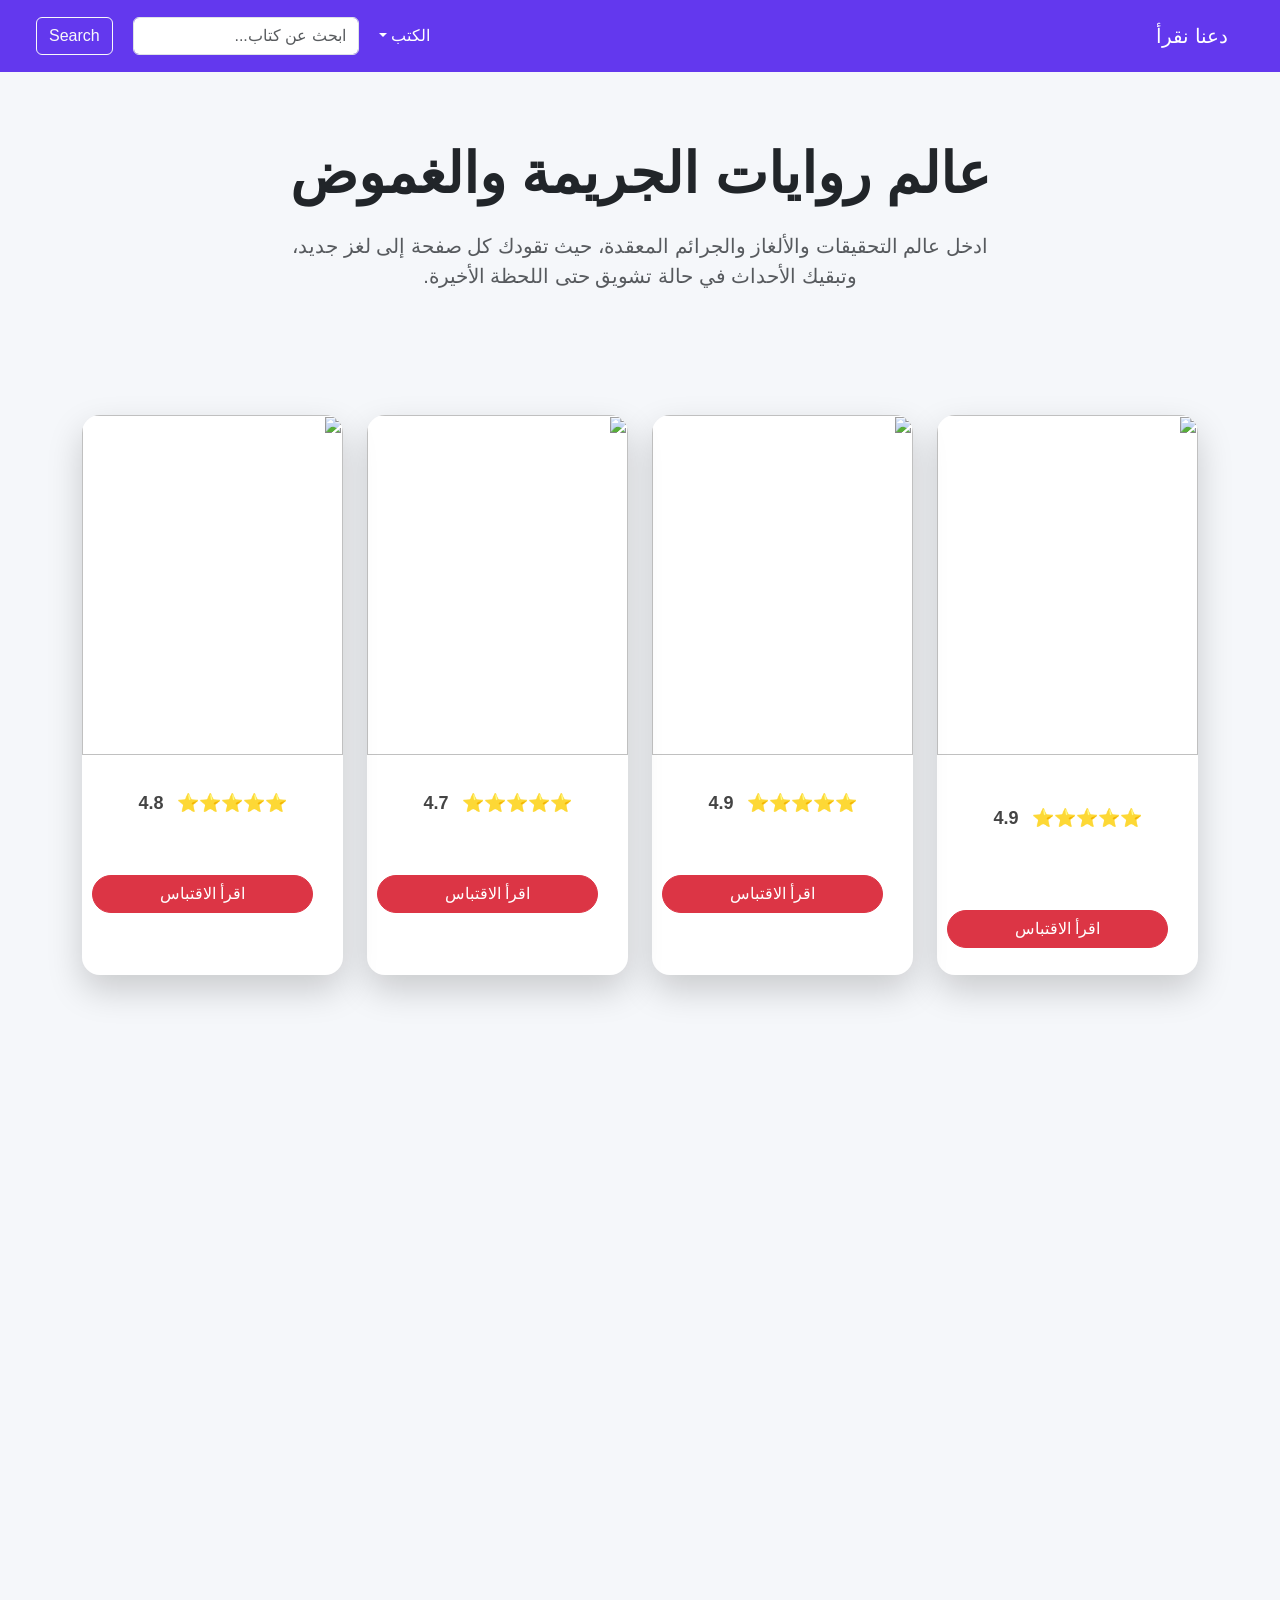
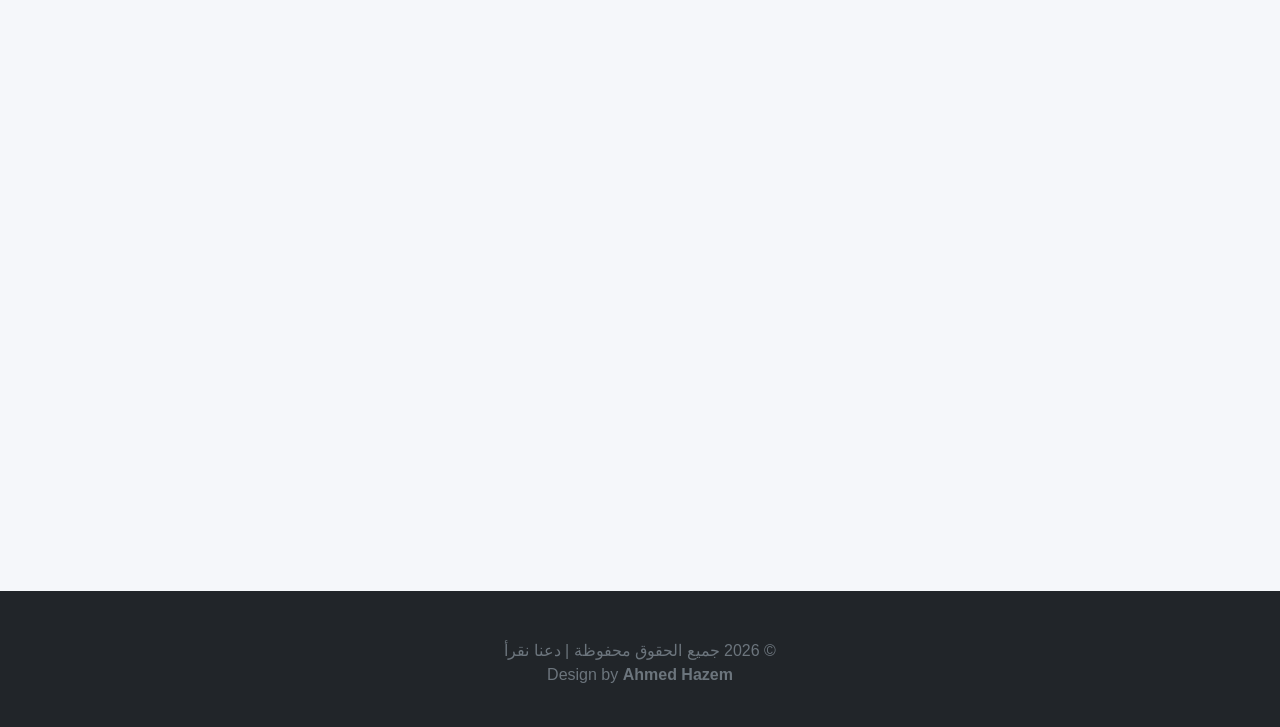
==== crime.html @ b729ae1e "Update project" ====
<!doctype html>
<html lang="ar" dir="rtl">
  <head>
    <meta charset="UTF-8" />
    <meta name="viewport" content="width=device-width, initial-scale=1.0" />
    <link rel="stylesheet" href="css/bootstrap.min.css" />
    <link rel="stylesheet" href="css/style.css" />
    <!-- Font Awesome -->
    <link
      rel="stylesheet"
      href="https://cdnjs.cloudflare.com/ajax/libs/font-awesome/6.6.0/css/all.min.css"
    />
    <title>الروايات الجريمة</title>
  </head>
  <body>
    <!-- ================= Navbar ================= -->

    <nav class="navbar navbar-expand-lg fixed-top py-3 px-4">
      <div class="container-fluid">
        <a class="navbar-brand" href="#">دعنا نقرأ</a>
        <button
          class="navbar-toggler"
          type="button"
          data-bs-toggle="collapse"
          data-bs-target="#navbarSupportedContent"
        >
          <span class="navbar-toggler-icon"></span>
        </button>
        <div class="collapse navbar-collapse" id="navbarSupportedContent">
          <ul class="navbar-nav me-auto mb-2 mb-lg-0">
            <li class="nav-item dropdown">
              <a
                class="nav-link dropdown-toggle"
                href="#"
                data-bs-toggle="dropdown"
              >
                الكتب
              </a>

              <ul class="dropdown-menu books-menu">
                <li>
                  <h6 class="dropdown-header">أقسام الكتب</h6>
                </li>

                <li>
                  <a class="dropdown-item" href="#romantic">الرومانسية</a>
                </li>
                <li><a class="dropdown-item" href="#Fantasy">الفانتازيا</a></li>
                <li><a class="dropdown-item" href="#drama">الدراما</a></li>
                <li><a class="dropdown-item" href="#crime">الجريمة</a></li>
                <li><a class="dropdown-item" href="#horror">الرعب</a></li>
                <li>
                  <a class="dropdown-item" href="#development">تطوير الذات</a>
                </li>
              </ul>
            </li>
          </ul>
          <form class="d-flex">
            <input
              class="form-control me-2"
              type="search"
              placeholder="ابحث عن كتاب..."
            />
            <button class="btn btn-outline-light">Search</button>
          </form>
        </div>
      </div>
    </nav>
    <!-- Page Introduction -->
    <section class="hero text-center">
      <header class="container">
        <h1 class="display-4 fw-bold text-dark">عالم روايات الجريمة والغموض</h1>
        <p class="lead text-muted mx-auto mt-4" style="max-width: 700px">
          ادخل عالم التحقيقات والألغاز والجرائم المعقدة، حيث تقودك كل صفحة إلى
          لغز جديد، وتبقيك الأحداث في حالة تشويق حتى اللحظة الأخيرة.
        </p>
      </header>
    </section>

    <!--book card-->
    <section id="books" class="container my-5">
      <div class="row g-4">
        <!-- card1-->
        <div class="col-12 col-md-6 col-lg-3">
          <div class="book">
            <div class="book-inner">
              <div class="book-front">
                <img src="" />
                <div class="book-info">
                  <div class="rating">
                    <div class="rating">⭐⭐⭐⭐⭐ <span>4.9</span></div>
                  </div>
                  <!--name book-->
                  <h5></h5>
                  <!--name some one-->
                  <small></small>
                  <button class="btn btn-danger rounded-pill mt-2 flip-btn">
                    اقرأ الاقتباس
                  </button>
                </div>
              </div>
              <div class="book-back">
                <h4>اقتباس</h4>
                <blockquote>
                  «أحيانًا يكون الكبرياء هو آخر ما نملكه.»
                </blockquote>
                <button
                  class="btn btn-outline-light rounded-pill mt-3 back-btn"
                >
                  رجوع
                </button>
              </div>
            </div>
          </div>
        </div>
        <!--card 2 -->
        <div class="col-12 col-md-6 col-lg-3">
          <div class="book">
            <div class="book-inner">
              <div class="book-front">
                <img src="" />
                <div class="book-info">
                  <div class="rating">⭐⭐⭐⭐⭐ <span>4.9</span></div>
                  <h5></h5>
                  <small></small>
                  <button class="btn btn-danger rounded-pill mt-2 flip-btn">
                    اقرأ الاقتباس
                  </button>
                </div>
              </div>
              <div class="book-back">
                <h4>اقتباس</h4>
                <blockquote>«الحب الحقيقي لا يعرف الحدود.»</blockquote>
                <button
                  class="btn btn-outline-light rounded-pill mt-3 back-btn"
                >
                  رجوع
                </button>
              </div>
            </div>
          </div>
        </div>
        <!-- card3 -->
        <div class="col-12 col-md-6 col-lg-3">
          <div class="book">
            <div class="book-inner">
              <div class="book-front">
                <img src="" />
                <div class="book-info">
                  <div class="rating">⭐⭐⭐⭐⭐ <span>4.7</span></div>
                  <!--name book-->
                  <h5></h5>
                  <!--name some one-->
                  <small></small>
                  <button class="btn btn-danger rounded-pill mt-2 flip-btn">
                    اقرأ الاقتباس
                  </button>
                </div>
              </div>
              <div class="book-back">
                <h4>اقتباس</h4>
                <blockquote>«الغربة ليست في المكان، بل في القلب.»</blockquote>
                <button
                  class="btn btn-outline-light rounded-pill mt-3 back-btn"
                >
                  رجوع
                </button>
              </div>
            </div>
          </div>
        </div>
        <!--card 4 -->
        <div class="col-12 col-md-6 col-lg-3">
          <div class="book">
            <div class="book-inner">
              <div class="book-front">
                <img src="" />
                <div class="book-info">
                  <div class="rating">⭐⭐⭐⭐⭐ <span>4.8</span></div>
                  <!--name book-->
                  <h5></h5>
                  <!--name some one-->
                  <small></small>
                  <button class="btn btn-danger rounded-pill mt-2 flip-btn">
                    اقرأ الاقتباس
                  </button>
                </div>
              </div>
              <div class="book-back">
                <h4>اقتباس</h4>
                <blockquote>
                  «الحب له سبع مراحل، ولكل مرحلة حكايتها.»
                </blockquote>
                <button
                  class="btn btn-outline-light rounded-pill mt-3 back-btn"
                >
                  رجوع
                </button>
              </div>
            </div>
          </div>
        </div>
        <!-- card5 -->
        <div class="col-12 col-md-6 col-lg-3">
          <div class="book">
            <div class="book-inner">
              <div class="book-front">
                <img src="" alt="" />
                <div class="book-info">
                  <div class="rating">⭐⭐⭐⭐⭐ <span>4.6</span></div>
                  <h5>رواية 5</h5>
                  <small>اسم الكاتب</small>
                  <button class="btn btn-danger rounded-pill mt-2 flip-btn">
                    اقرأ الاقتباس
                  </button>
                </div>
              </div>
              <div class="book-back">
                <h4>اقتباس</h4>
                <blockquote>ضع اقتباس الرواية هنا.</blockquote>
                <button
                  class="btn btn-outline-light rounded-pill mt-3 back-btn"
                >
                  رجوع
                </button>
              </div>
            </div>
          </div>
        </div>
        <!--card 6 -->
        <div class="col-12 col-md-6 col-lg-3">
          <div class="book">
            <div class="book-inner">
              <div class="book-front">
                <img src="" alt="" />
                <div class="book-info">
                  <div class="rating">⭐⭐⭐⭐⭐ <span>4.7</span></div>
                  <h5>رواية 6</h5>
                  <small>اسم الكاتب</small>
                  <button class="btn btn-danger rounded-pill mt-2 flip-btn">
                    اقرأ الاقتباس
                  </button>
                </div>
              </div>
              <div class="book-back">
                <h4>اقتباس</h4>
                <blockquote>ضع اقتباس الرواية هنا.</blockquote>
                <button
                  class="btn btn-outline-light rounded-pill mt-3 back-btn"
                >
                  رجوع
                </button>
              </div>
            </div>
          </div>
        </div>
        <!--card 7 -->
        <div class="col-12 col-md-6 col-lg-3">
          <div class="book">
            <div class="book-inner">
              <div class="book-front">
                <img src="" alt="" />
                <div class="book-info">
                  <div class="rating">⭐⭐⭐⭐⭐ <span>4.9</span></div>
                  <h5>رواية 7</h5>
                  <small>اسم الكاتب</small>
                  <button class="btn btn-danger rounded-pill mt-2 flip-btn">
                    اقرأ الاقتباس
                  </button>
                </div>
              </div>
              <div class="book-back">
                <h4>اقتباس</h4>
                <blockquote>ضع اقتباس الرواية هنا.</blockquote>
                <button
                  class="btn btn-outline-light rounded-pill mt-3 back-btn"
                >
                  رجوع
                </button>
              </div>
            </div>
          </div>
        </div>
        <!--card 8 -->
        <div class="col-12 col-md-6 col-lg-3">
          <div class="book">
            <div class="book-inner">
              <div class="book-front">
                <img src="" alt="" />
                <div class="book-info">
                  <div class="rating">⭐⭐⭐⭐⭐ <span>4.5</span></div>
                  <h5>رواية 8</h5>
                  <small>اسم الكاتب</small>
                  <button class="btn btn-danger rounded-pill mt-2 flip-btn">
                    اقرأ الاقتباس
                  </button>
                </div>
              </div>
              <div class="book-back">
                <h4>اقتباس</h4>
                <blockquote>ضع اقتباس الرواية هنا.</blockquote>
                <button
                  class="btn btn-outline-light rounded-pill mt-3 back-btn"
                >
                  رجوع
                </button>
              </div>
            </div>
          </div>
        </div>
        <!--card 9 -->
        <div class="col-12 col-md-6 col-lg-3">
          <div class="book">
            <div class="book-inner">
              <div class="book-front">
                <img src="" alt="" />
                <div class="book-info">
                  <div class="rating">⭐⭐⭐⭐⭐ <span>4.8</span></div>
                  <h5>رواية 9</h5>
                  <small>اسم الكاتب</small>
                  <button class="btn btn-danger rounded-pill mt-2 flip-btn">
                    اقرأ الاقتباس
                  </button>
                </div>
              </div>
              <div class="book-back">
                <h4>اقتباس</h4>
                <blockquote>ضع اقتباس الرواية هنا.</blockquote>
                <button
                  class="btn btn-outline-light rounded-pill mt-3 back-btn"
                >
                  رجوع
                </button>
              </div>
            </div>
          </div>
        </div>
        <!--card 10 -->
        <div class="col-12 col-md-6 col-lg-3">
          <div class="book">
            <div class="book-inner">
              <div class="book-front">
                <img src="" alt="" />
                <div class="book-info">
                  <div class="rating">⭐⭐⭐⭐⭐ <span>4.9</span></div>
                  <h5>رواية 10</h5>
                  <small>اسم الكاتب</small>
                  <button class="btn btn-danger rounded-pill mt-2 flip-btn">
                    اقرأ الاقتباس
                  </button>
                </div>
              </div>
              <div class="book-back">
                <h4>اقتباس</h4>
                <blockquote>ضع اقتباس الرواية هنا.</blockquote>
                <button
                  class="btn btn-outline-light rounded-pill mt-3 back-btn"
                >
                  رجوع
                </button>
              </div>
            </div>
          </div>
        </div>
        <!--card 11 -->
        <div class="col-12 col-md-6 col-lg-3">
          <div class="book">
            <div class="book-inner">
              <div class="book-front">
                <img src="" alt="" />
                <div class="book-info">
                  <div class="rating">⭐⭐⭐⭐⭐ <span>4.9</span></div>
                  <h5>رواية 10</h5>
                  <small>اسم الكاتب</small>
                  <button class="btn btn-danger rounded-pill mt-2 flip-btn">
                    اقرأ الاقتباس
                  </button>
                </div>
              </div>
              <div class="book-back">
                <h4>اقتباس</h4>
                <blockquote>ضع اقتباس الرواية هنا.</blockquote>
                <button
                  class="btn btn-outline-light rounded-pill mt-3 back-btn"
                >
                  رجوع
                </button>
              </div>
            </div>
          </div>
        </div>
        <!--card 12 -->
        <div class="col-12 col-md-6 col-lg-3">
          <div class="book">
            <div class="book-inner">
              <div class="book-front">
                <img src="" alt="" />
                <div class="book-info">
                  <div class="rating">⭐⭐⭐⭐⭐ <span>4.9</span></div>
                  <h5>رواية 10</h5>
                  <small>اسم الكاتب</small>
                  <button class="btn btn-danger rounded-pill mt-2 flip-btn">
                    اقرأ الاقتباس
                  </button>
                </div>
              </div>
              <div class="book-back">
                <h4>اقتباس</h4>
                <blockquote>ضع اقتباس الرواية هنا.</blockquote>
                <button
                  class="btn btn-outline-light rounded-pill mt-3 back-btn"
                >
                  رجوع
                </button>
              </div>
            </div>
          </div>
        </div>
      </div>
    </section>
    <!--  Footer  -->
    <footer class="bg-dark text-light pt-5 pb-4 mt-5">
      <p class="text-center text-secondary">
        © 2026 جميع الحقوق محفوظة | دعنا نقرأ
        <br />
        Design by <strong>Ahmed Hazem</strong>
      </p>
    </footer>
    <script src="js/bootstrap.bundle.min.js"></script>
  </body>
</html>
---- css/style.css ----
/* Reset */
* {
  margin: 0;
  padding: 0;
  box-sizing: border-box;
}
body {
  background-color: #f5f7fa;
  font-family: Arial, Helvetica, sans-serif;
}
main {
  padding-top: 120px;
}
/* start of index */
/* start of heder */
.bg-section {
  background-color: #6e5f9a;
  padding: 40px 0 70px;
}
.navbar {
  background: #6338ee;
}
.navbar .navbar-brand {
  color: white !important;
}
.navbar .navbar-brand:hover {
  color: #0feada !important;
}
/* Quote Section */
.quote-section {
  display: flex;
  justify-content: center;
  align-items: center;
  margin: 40px 0;
  padding-top: 120px;
  padding-bottom: 60px;
}
.quote-box {
  width: 50%;
  max-width: 500px;
  background: #ffffff;
  border-left: 8px solid #0d6efd;
  padding: 35px;
  border-radius: 12px;
  box-shadow: 0 10px 2px rgba(0, 0, 0, 0.08);
  text-align: center;
  border-left: none;
  border-top: 6px solid #0d6efd;
}
.quote-box h3 {
  color: #0d6efd;
  font-size: 2rem;
  margin-bottom: 15px;
}
.quote-box p {
  color: #666;
  font-size: 1.2rem;
}
/* Carousel */
.card {
  max-width: 800px;
  margin: 40px auto;
}
.carousel {
  width: 100%;
}
.carousel-item {
  text-align: center;
}
.carousel-item img {
  width: auto;
  max-width: 100%;
  height: 350px;
  object-fit: contain;
  margin: auto;
}

.carousel-control-prev-icon,
.carousel-control-next-icon {
  background-size: 70%;
  background-color: #0d6efd;
}
.carousel-section {
  width: 100%;
}
.btn {
  margin-right: 20px !important;
}
.nav-link {
  color: white !important;
}
.books-menu {
  min-width: 260px;
  border-radius: 10px;
  padding: 8px;
}
.books-menu .dropdown-item {
  border-radius: 8px;
  transition: all 0.3s ease;
  padding: 10px 15px;
}
.books-menu .dropdown-item:hover {
  background-color: #0d6efd;
  color: white;
  padding-right: 22px;
}
.books-menu .dropdown-header {
  color: #0d6efd;
  font-weight: bold;
  text-align: center;
}
/*  Responsive */
@media (max-width: 768px) {
  .quote-box {
    padding: 25px;
  }
  .quote-box h3 {
    font-size: 1.5rem;
  }
  .quote-box p {
    font-size: 1rem;
  }
  .carousel-item img {
    height: 250px;
  }
}
/* end of heder */

/*=========================
      BOOK SECTIONS
=========================*/

.section-heading {
  max-width: 700px;
  margin: auto;
}

.section-title {
  font-size: 3rem;
  font-weight: 700;
  margin-bottom: 18px;
}

.section-desc {
  color: #6c757d;
  font-size: 1.1rem;
  line-height: 1.8;
}

.section-heading::after {
  content: "";
  width: 90px;
  height: 4px;
  display: block;
  margin: 20px auto 0;
  border-radius: 50px;
  background: #0d6efd;
}
.hero {
  padding-top: 140px;
  padding-bottom: 60px;
}
/*========== Cards ==========*/

.book-card {
  border: none;
  border-radius: 18px;
  overflow: hidden;
  background: #fff;
  box-shadow: 0 10px 25px rgba(0, 0, 0, 0.08);
  transition: 0.35s ease;
}

.book-card:hover {
  transform: translateY(-8px);
  box-shadow: 0 18px 35px rgba(0, 0, 0, 0.15);
}

.book-card img {
  width: 100%;
  height: 320px;
  object-fit: cover;
  background: #fff;
  padding: 10px;
  transition: 0.4s;
}

.book-card:hover img {
  transform: scale(1.06);
}

.book-card .card-body {
  padding: 1.4rem;
}

.book-card .card-title {
  font-size: 1.2rem;
  font-weight: 700;
  color: #2c3e50;
}

.book-card .card-text {
  color: #666;
  font-size: 0.95rem;
  line-height: 1.8;
}

.book-card .btn {
  width: 100%;
  border-radius: 30px;
  margin-top: 15px;
}

.book-card .btn:hover {
  transform: translateY(-2px);
}
.active {
  color: #2a0081 !important;
  font-weight: bolder;
  font-size: 20px;
}
/* end of index */

/* start of romantic */
.book {
  perspective: 1200px;
}
.book-inner {
  position: relative;
  width: 100%;
  height: 560px;
  transition: 0.8s;
  transform-style: preserve-3d;
}
/* احذفه بعد JavaScript */

.book:hover .book-inner {
  transform: rotateY(180deg);
}

.book-front,
.book-back {
  position: absolute;
  inset: 0;
  border-radius: 18px;
  overflow: hidden;
  backface-visibility: hidden;
  box-shadow: 0 15px 35px rgba(0, 0, 0, 0.18);
}
.book-front {
  background: #fff;
}
.book-front img {
  width: 100%;
  height: 340px;
  object-fit: cover;
}
.book-info {
  height: 220px;
  display: flex;
  flex-direction: column;
  align-items: center;
  text-align: center;
  padding: 20px;
}
/* النجوم */
.rating {
  color: #f7b500;
  font-size: 18px;
  font-weight: bold;
  margin-top: 15px; /* مسافة من الصورة */
  margin-bottom: 20px; /* مسافة قبل اسم الرواية */
}
.rating span {
  color: #444;
  font-weight: bold;
  margin-right: 8px;
}
.book-info h5 {
  margin: 0 0 10px;
  font-weight: 700;
}
.book-info small {
  color: #777;
  margin-bottom: 20px;
}
.flip-btn {
  width: 100%;
  margin-top: auto;
}

.book-back {
  background: #212529;
  color: #fff;
  transform: rotateY(180deg);
  display: flex;
  flex-direction: column;
  justify-content: center;
  align-items: center;
  padding: 25px;
  text-align: center;
}
.book-back h4 {
  margin-bottom: 25px;
  font-weight: bold;
}
.book-back blockquote {
  font-size: 18px;
  line-height: 2;
  color: #ddd;
  font-style: italic;
  border-right: 4px solid #dc3545;
  padding-right: 15px;
  margin-bottom: 30px;
}
.back-btn {
  width: 100%;
}
/* end of romantic */
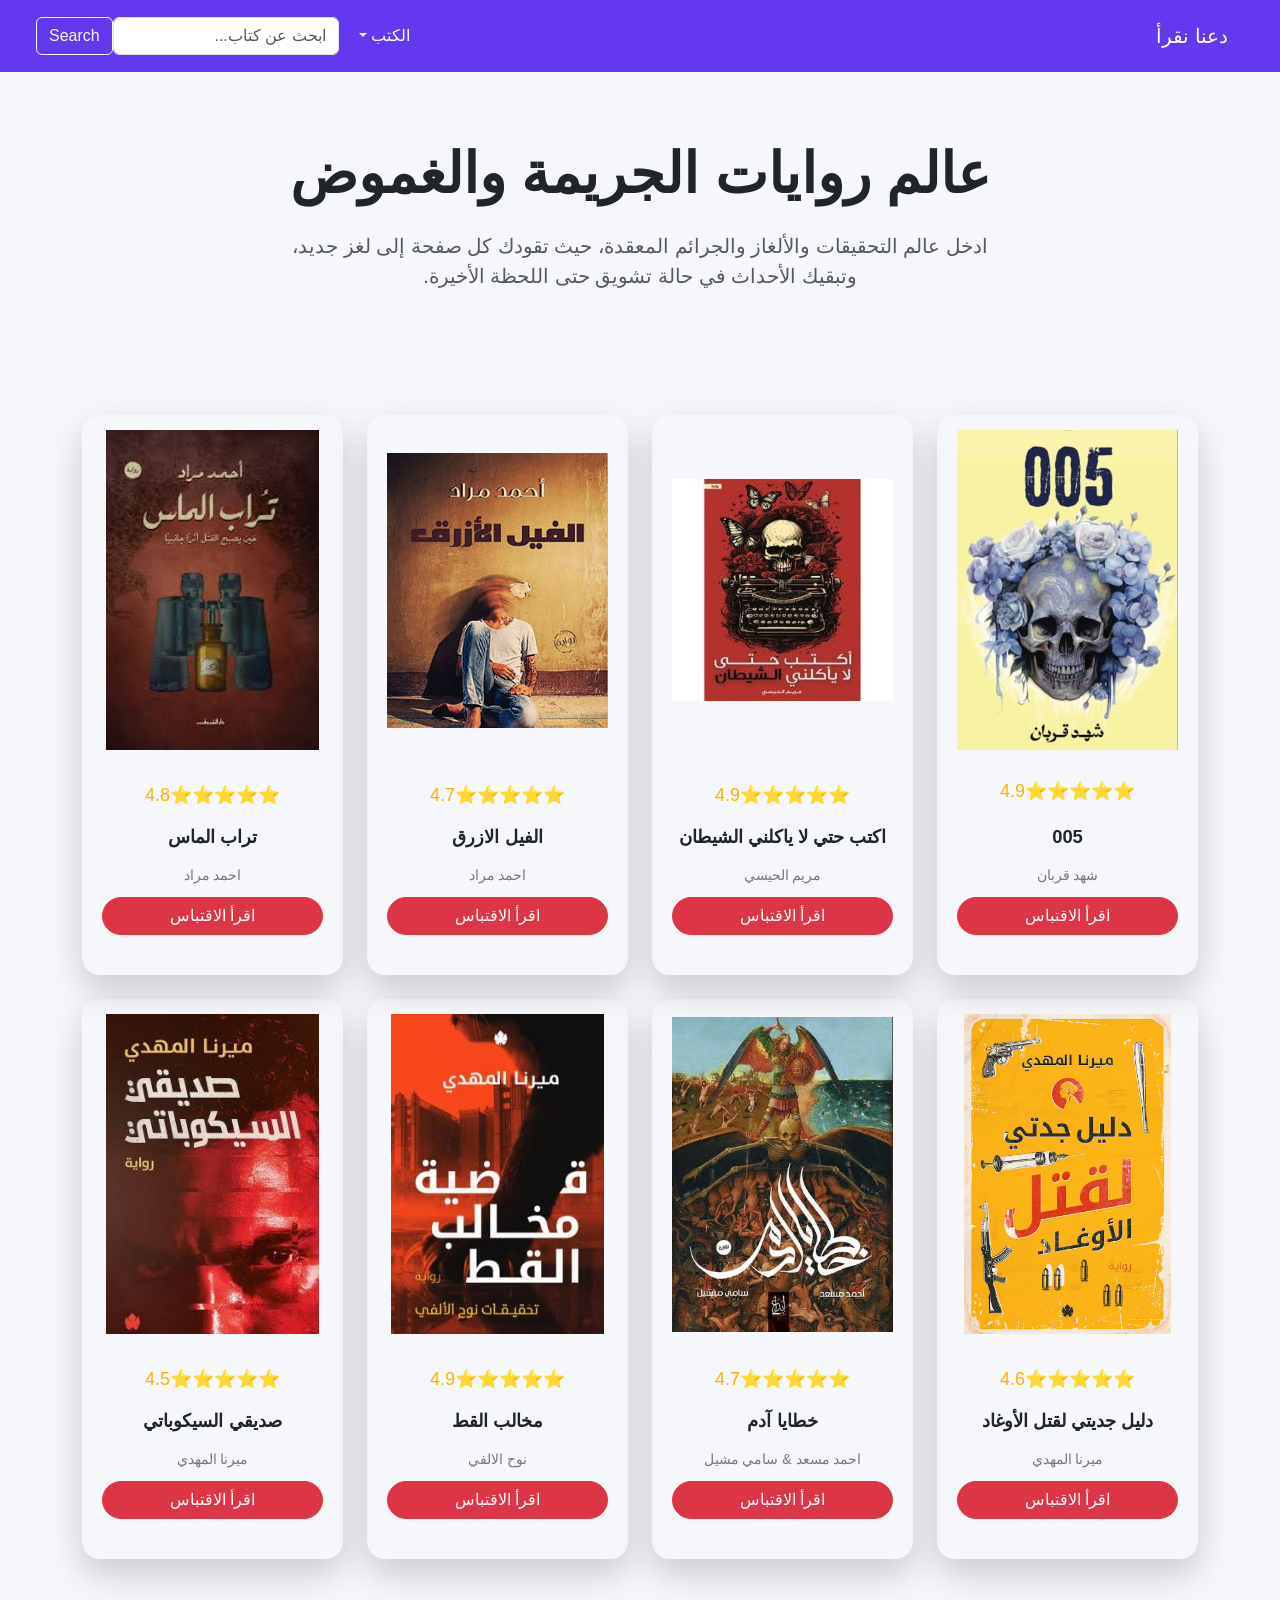
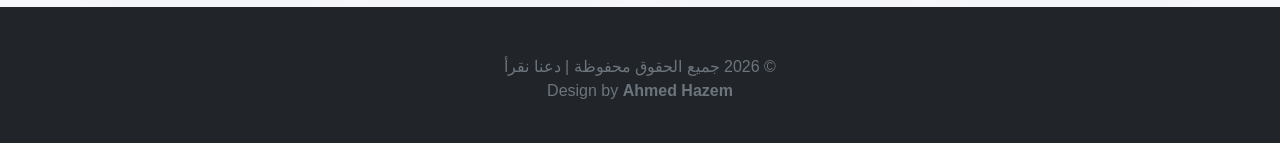
==== commit cfb92b7b: "Update project" ====
--- a/crime.html
+++ b/crime.html
@@ -13,8 +13,6 @@
     <title>الروايات الجريمة</title>
   </head>
   <body>
-    <!-- ================= Navbar ================= -->
-
     <nav class="navbar navbar-expand-lg fixed-top py-3 px-4">
       <div class="container-fluid">
         <a class="navbar-brand" href="#">دعنا نقرأ</a>
@@ -43,14 +41,18 @@
                 </li>
 
                 <li>
-                  <a class="dropdown-item" href="#romantic">الرومانسية</a>
+                  <a class="dropdown-item" href="romantic.html">الرومانسية</a>
                 </li>
-                <li><a class="dropdown-item" href="#Fantasy">الفانتازيا</a></li>
-                <li><a class="dropdown-item" href="#drama">الدراما</a></li>
-                <li><a class="dropdown-item" href="#crime">الجريمة</a></li>
-                <li><a class="dropdown-item" href="#horror">الرعب</a></li>
                 <li>
-                  <a class="dropdown-item" href="#development">تطوير الذات</a>
+                  <a class="dropdown-item" href="Fantasy.html">الفانتازيا</a>
+                </li>
+                <li><a class="dropdown-item" href="drama.html">الدراما</a></li>
+                <li><a class="dropdown-item" href="crime">الجريمة</a></li>
+                <li><a class="dropdown-item" href="horror.html">الرعب</a></li>
+                <li>
+                  <a class="dropdown-item" href="development.html"
+                    >تطوير الذات</a
+                  >
                 </li>
               </ul>
             </li>
@@ -85,193 +87,238 @@
           <div class="book">
             <div class="book-inner">
               <div class="book-front">
-                <img src="" />
+                <img
+                  class="book-cover card-img-top"
+                  src="photo/الجريمة والغموض/005.png"
+                />
                 <div class="book-info">
                   <div class="rating">
-                    <div class="rating">⭐⭐⭐⭐⭐ <span>4.9</span></div>
+                    <div class="rating mb-2">⭐⭐⭐⭐⭐ <span>4.9</span></div>
                   </div>
-                  <!--name book-->
-                  <h5></h5>
+                  <h5>005</h5>
+                  <small>شهد قربان</small>
+                  <button class="btn btn-danger rounded-pill mt-2 flip-btn">
+                    اقرأ الاقتباس
+                  </button>
+                </div>
+              </div>
+              <div class="book-back">
+                <h4>اقتباس</h4>
+                <blockquote>
+                  "تظاهر بأنك بخير دائمًا مهما عصفت بك الحياة، فالكتمان أجمل
+                  بكثير من شفقة الآخرين عليك!"
+                </blockquote>
+                <button
+                  class="btn btn-outline-light rounded-pill mt-3 back-btn"
+                >
+                  رجوع
+                </button>
+              </div>
+            </div>
+          </div>
+        </div>
+        <!--card 2 -->
+        <div class="col-12 col-md-6 col-lg-3">
+          <div class="book">
+            <div class="book-inner">
+              <div class="book-front">
+                <img
+                  class="book-cover card-img-top"
+                  src="photo/الجريمة والغموض/اكتب حتي.png"
+                />
+
+                <div class="book-info">
+                  <div class="rating">⭐⭐⭐⭐⭐ <span>4.9</span></div>
+                  <h5>اكتب حتي لا ياكلني الشيطان</h5>
+                  <small>مريم الحيسي</small>
+                  <button class="btn btn-danger rounded-pill mt-2 flip-btn">
+                    اقرأ الاقتباس
+                  </button>
+                </div>
+              </div>
+              <div class="book-back">
+                <h4>اقتباس</h4>
+                <blockquote>
+                  « من الغريب أن أغلب البشر يحبون هذه الأجواء الغريبة التي تتحدث
+                  عن الجن والأشباح والشياطين والأماكن المسكونة! يخافون المجهول
+                  كثيراً لكنهم لا يخافون بعضهم من بعض والحقيقة أن بعضهم هم أشد
+                  رعباً من الوحوش»
+                </blockquote>
+                <button
+                  class="btn btn-outline-light rounded-pill mt-3 back-btn"
+                >
+                  رجوع
+                </button>
+              </div>
+            </div>
+          </div>
+        </div>
+        <!-- card3 -->
+        <div class="col-12 col-md-6 col-lg-3">
+          <div class="book">
+            <div class="book-inner">
+              <div class="book-front">
+                <img
+                  class="book-cover card-img-top"
+                  src="photo/الجريمة والغموض/الفيل-الازرق.png"
+                />
+
+                <div class="book-info">
+                  <div class="rating">⭐⭐⭐⭐⭐ <span>4.7</span></div>
+
+                  <h5>الفيل الازرق</h5>
                   <!--name some one-->
-                  <small></small>
-                  <button class="btn btn-danger rounded-pill mt-2 flip-btn">
-                    اقرأ الاقتباس
-                  </button>
-                </div>
-              </div>
-              <div class="book-back">
-                <h4>اقتباس</h4>
-                <blockquote>
-                  «أحيانًا يكون الكبرياء هو آخر ما نملكه.»
-                </blockquote>
-                <button
-                  class="btn btn-outline-light rounded-pill mt-3 back-btn"
-                >
-                  رجوع
-                </button>
-              </div>
-            </div>
-          </div>
-        </div>
-        <!--card 2 -->
-        <div class="col-12 col-md-6 col-lg-3">
-          <div class="book">
-            <div class="book-inner">
-              <div class="book-front">
-                <img src="" />
+                  <small>احمد مراد</small>
+                  <button class="btn btn-danger rounded-pill mt-2 flip-btn">
+                    اقرأ الاقتباس
+                  </button>
+                </div>
+              </div>
+              <div class="book-back">
+                <h4>اقتباس</h4>
+                <blockquote>
+                  «“أنا فُتات إنسان يتظاهر أنه على قيد الحياة وهو ليس كذلك...
+                  أنا الذي يتنفس ويأكُل وينَام بقوة الدفع.. أنا ساعة بدون
+                  عقْرب.. أنا يُونس في بطن حُوت كافر لن يَلفظني عند جزيرة..” »
+                </blockquote>
+                <button
+                  class="btn btn-outline-light rounded-pill mt-3 back-btn"
+                >
+                  رجوع
+                </button>
+              </div>
+            </div>
+          </div>
+        </div>
+        <!--card 4 -->
+        <div class="col-12 col-md-6 col-lg-3">
+          <div class="book">
+            <div class="book-inner">
+              <div class="book-front">
+                <img
+                  class="book-cover card-img-top"
+                  src="photo/الجريمة والغموض/تراب-الماس.png"
+                />
+
+                <div class="book-info">
+                  <div class="rating">⭐⭐⭐⭐⭐ <span>4.8</span></div>
+
+                  <h5>تراب الماس</h5>
+                  <small>احمد مراد</small>
+                  <button class="btn btn-danger rounded-pill mt-2 flip-btn">
+                    اقرأ الاقتباس
+                  </button>
+                </div>
+              </div>
+              <div class="book-back">
+                <h4>اقتباس</h4>
+                <blockquote>
+                  «ساعات بنضطر نعمل غلطات صغيرة نصلّح بيها غلطات أكبر»
+                </blockquote>
+                <button
+                  class="btn btn-outline-light rounded-pill mt-3 back-btn"
+                >
+                  رجوع
+                </button>
+              </div>
+            </div>
+          </div>
+        </div>
+        <!-- card5 -->
+        <div class="col-12 col-md-6 col-lg-3">
+          <div class="book">
+            <div class="book-inner">
+              <div class="book-front">
+                <img
+                  class="book-cover card-img-top"
+                  src="photo/الجريمة والغموض/دليل-جديتي-لقتل-الاوغاد.png"
+                />
+
+                <div class="book-info">
+                  <div class="rating">⭐⭐⭐⭐⭐ <span>4.6</span></div>
+                  <h5>دليل جديتي لقتل الأوغاد</h5>
+                  <small>ميرنا المهدي</small>
+                  <button class="btn btn-danger rounded-pill mt-2 flip-btn">
+                    اقرأ الاقتباس
+                  </button>
+                </div>
+              </div>
+              <div class="book-back">
+                <h4>اقتباس</h4>
+                <blockquote>
+                  «بالطبع لم أشك في قاتل غير جدتي! ليس لأنها الوحيدة في بيتنا
+                  التي تملك سلاحًا احترفت استعماله منذ أيام شبابها، وليس لأننا
+                  نعلم أنها قتلت زوجها السابق، بل لأنها فور أن رأت الجثة، ربتت
+                  على ظهري وقابلت نظراتي المرتاعة بابتسامة حنون وكأنها تقول لي:
+                  جثة هذا الوغد هي هدية تفوقك في الثانوية العامة. اسعَد يا
+                  عيسى!»
+                </blockquote>
+                <button
+                  class="btn btn-outline-light rounded-pill mt-3 back-btn"
+                >
+                  رجوع
+                </button>
+              </div>
+            </div>
+          </div>
+        </div>
+        <!--card 6 -->
+        <div class="col-12 col-md-6 col-lg-3">
+          <div class="book">
+            <div class="book-inner">
+              <div class="book-front">
+                <img
+                  class="book-cover card-img-top"
+                  src="photo/الجريمة والغموض/ش_2_.png"
+                />
+
+                <div class="book-info">
+                  <div class="rating">⭐⭐⭐⭐⭐ <span>4.7</span></div>
+                  <h5>خطايا آدم</h5>
+                  <small>احمد مسعد & سامي مشيل </small>
+                  <button class="btn btn-danger rounded-pill mt-2 flip-btn">
+                    اقرأ الاقتباس
+                  </button>
+                </div>
+              </div>
+              <div class="book-back">
+                <h4>اقتباس</h4>
+                <blockquote>
+                  ""ليس كل من ينصحك محباً لك، فخطيئة آدم كانت نصيحة إبليس!!""
+                </blockquote>
+                <button
+                  class="btn btn-outline-light rounded-pill mt-3 back-btn"
+                >
+                  رجوع
+                </button>
+              </div>
+            </div>
+          </div>
+        </div>
+        <!--card 7 -->
+        <div class="col-12 col-md-6 col-lg-3">
+          <div class="book">
+            <div class="book-inner">
+              <div class="book-front">
+                <img
+                  class="book-cover card-img-top"
+                  src="photo/الجريمة والغموض/مخالب-القط.png"
+                />
                 <div class="book-info">
                   <div class="rating">⭐⭐⭐⭐⭐ <span>4.9</span></div>
-                  <h5></h5>
-                  <small></small>
-                  <button class="btn btn-danger rounded-pill mt-2 flip-btn">
-                    اقرأ الاقتباس
-                  </button>
-                </div>
-              </div>
-              <div class="book-back">
-                <h4>اقتباس</h4>
-                <blockquote>«الحب الحقيقي لا يعرف الحدود.»</blockquote>
-                <button
-                  class="btn btn-outline-light rounded-pill mt-3 back-btn"
-                >
-                  رجوع
-                </button>
-              </div>
-            </div>
-          </div>
-        </div>
-        <!-- card3 -->
-        <div class="col-12 col-md-6 col-lg-3">
-          <div class="book">
-            <div class="book-inner">
-              <div class="book-front">
-                <img src="" />
-                <div class="book-info">
-                  <div class="rating">⭐⭐⭐⭐⭐ <span>4.7</span></div>
-                  <!--name book-->
-                  <h5></h5>
-                  <!--name some one-->
-                  <small></small>
-                  <button class="btn btn-danger rounded-pill mt-2 flip-btn">
-                    اقرأ الاقتباس
-                  </button>
-                </div>
-              </div>
-              <div class="book-back">
-                <h4>اقتباس</h4>
-                <blockquote>«الغربة ليست في المكان، بل في القلب.»</blockquote>
-                <button
-                  class="btn btn-outline-light rounded-pill mt-3 back-btn"
-                >
-                  رجوع
-                </button>
-              </div>
-            </div>
-          </div>
-        </div>
-        <!--card 4 -->
-        <div class="col-12 col-md-6 col-lg-3">
-          <div class="book">
-            <div class="book-inner">
-              <div class="book-front">
-                <img src="" />
-                <div class="book-info">
-                  <div class="rating">⭐⭐⭐⭐⭐ <span>4.8</span></div>
-                  <!--name book-->
-                  <h5></h5>
-                  <!--name some one-->
-                  <small></small>
-                  <button class="btn btn-danger rounded-pill mt-2 flip-btn">
-                    اقرأ الاقتباس
-                  </button>
-                </div>
-              </div>
-              <div class="book-back">
-                <h4>اقتباس</h4>
-                <blockquote>
-                  «الحب له سبع مراحل، ولكل مرحلة حكايتها.»
-                </blockquote>
-                <button
-                  class="btn btn-outline-light rounded-pill mt-3 back-btn"
-                >
-                  رجوع
-                </button>
-              </div>
-            </div>
-          </div>
-        </div>
-        <!-- card5 -->
-        <div class="col-12 col-md-6 col-lg-3">
-          <div class="book">
-            <div class="book-inner">
-              <div class="book-front">
-                <img src="" alt="" />
-                <div class="book-info">
-                  <div class="rating">⭐⭐⭐⭐⭐ <span>4.6</span></div>
-                  <h5>رواية 5</h5>
-                  <small>اسم الكاتب</small>
-                  <button class="btn btn-danger rounded-pill mt-2 flip-btn">
-                    اقرأ الاقتباس
-                  </button>
-                </div>
-              </div>
-              <div class="book-back">
-                <h4>اقتباس</h4>
-                <blockquote>ضع اقتباس الرواية هنا.</blockquote>
-                <button
-                  class="btn btn-outline-light rounded-pill mt-3 back-btn"
-                >
-                  رجوع
-                </button>
-              </div>
-            </div>
-          </div>
-        </div>
-        <!--card 6 -->
-        <div class="col-12 col-md-6 col-lg-3">
-          <div class="book">
-            <div class="book-inner">
-              <div class="book-front">
-                <img src="" alt="" />
-                <div class="book-info">
-                  <div class="rating">⭐⭐⭐⭐⭐ <span>4.7</span></div>
-                  <h5>رواية 6</h5>
-                  <small>اسم الكاتب</small>
-                  <button class="btn btn-danger rounded-pill mt-2 flip-btn">
-                    اقرأ الاقتباس
-                  </button>
-                </div>
-              </div>
-              <div class="book-back">
-                <h4>اقتباس</h4>
-                <blockquote>ضع اقتباس الرواية هنا.</blockquote>
-                <button
-                  class="btn btn-outline-light rounded-pill mt-3 back-btn"
-                >
-                  رجوع
-                </button>
-              </div>
-            </div>
-          </div>
-        </div>
-        <!--card 7 -->
-        <div class="col-12 col-md-6 col-lg-3">
-          <div class="book">
-            <div class="book-inner">
-              <div class="book-front">
-                <img src="" alt="" />
-                <div class="book-info">
-                  <div class="rating">⭐⭐⭐⭐⭐ <span>4.9</span></div>
-                  <h5>رواية 7</h5>
-                  <small>اسم الكاتب</small>
-                  <button class="btn btn-danger rounded-pill mt-2 flip-btn">
-                    اقرأ الاقتباس
-                  </button>
-                </div>
-              </div>
-              <div class="book-back">
-                <h4>اقتباس</h4>
-                <blockquote>ضع اقتباس الرواية هنا.</blockquote>
+                  <h5>مخالب القط</h5>
+                  <small>نوح الالفي </small>
+                  <button class="btn btn-danger rounded-pill mt-2 flip-btn">
+                    اقرأ الاقتباس
+                  </button>
+                </div>
+              </div>
+              <div class="book-back">
+                <h4>اقتباس</h4>
+                <blockquote>
+                  "حين تصبح القضية شخصية… يتحوّل البحث عن الحقيقة إلى صراع
+                  للبقاء"
+                </blockquote>
                 <button
                   class="btn btn-outline-light rounded-pill mt-3 back-btn"
                 >
@@ -286,127 +333,24 @@
           <div class="book">
             <div class="book-inner">
               <div class="book-front">
-                <img src="" alt="" />
+                <img
+                  class="book-cover card-img-top"
+                  src="photo/الجريمة والغموض/صديقي-السيكوباتي.png"
+                />
                 <div class="book-info">
                   <div class="rating">⭐⭐⭐⭐⭐ <span>4.5</span></div>
-                  <h5>رواية 8</h5>
-                  <small>اسم الكاتب</small>
-                  <button class="btn btn-danger rounded-pill mt-2 flip-btn">
-                    اقرأ الاقتباس
-                  </button>
-                </div>
-              </div>
-              <div class="book-back">
-                <h4>اقتباس</h4>
-                <blockquote>ضع اقتباس الرواية هنا.</blockquote>
-                <button
-                  class="btn btn-outline-light rounded-pill mt-3 back-btn"
-                >
-                  رجوع
-                </button>
-              </div>
-            </div>
-          </div>
-        </div>
-        <!--card 9 -->
-        <div class="col-12 col-md-6 col-lg-3">
-          <div class="book">
-            <div class="book-inner">
-              <div class="book-front">
-                <img src="" alt="" />
-                <div class="book-info">
-                  <div class="rating">⭐⭐⭐⭐⭐ <span>4.8</span></div>
-                  <h5>رواية 9</h5>
-                  <small>اسم الكاتب</small>
-                  <button class="btn btn-danger rounded-pill mt-2 flip-btn">
-                    اقرأ الاقتباس
-                  </button>
-                </div>
-              </div>
-              <div class="book-back">
-                <h4>اقتباس</h4>
-                <blockquote>ضع اقتباس الرواية هنا.</blockquote>
-                <button
-                  class="btn btn-outline-light rounded-pill mt-3 back-btn"
-                >
-                  رجوع
-                </button>
-              </div>
-            </div>
-          </div>
-        </div>
-        <!--card 10 -->
-        <div class="col-12 col-md-6 col-lg-3">
-          <div class="book">
-            <div class="book-inner">
-              <div class="book-front">
-                <img src="" alt="" />
-                <div class="book-info">
-                  <div class="rating">⭐⭐⭐⭐⭐ <span>4.9</span></div>
-                  <h5>رواية 10</h5>
-                  <small>اسم الكاتب</small>
-                  <button class="btn btn-danger rounded-pill mt-2 flip-btn">
-                    اقرأ الاقتباس
-                  </button>
-                </div>
-              </div>
-              <div class="book-back">
-                <h4>اقتباس</h4>
-                <blockquote>ضع اقتباس الرواية هنا.</blockquote>
-                <button
-                  class="btn btn-outline-light rounded-pill mt-3 back-btn"
-                >
-                  رجوع
-                </button>
-              </div>
-            </div>
-          </div>
-        </div>
-        <!--card 11 -->
-        <div class="col-12 col-md-6 col-lg-3">
-          <div class="book">
-            <div class="book-inner">
-              <div class="book-front">
-                <img src="" alt="" />
-                <div class="book-info">
-                  <div class="rating">⭐⭐⭐⭐⭐ <span>4.9</span></div>
-                  <h5>رواية 10</h5>
-                  <small>اسم الكاتب</small>
-                  <button class="btn btn-danger rounded-pill mt-2 flip-btn">
-                    اقرأ الاقتباس
-                  </button>
-                </div>
-              </div>
-              <div class="book-back">
-                <h4>اقتباس</h4>
-                <blockquote>ضع اقتباس الرواية هنا.</blockquote>
-                <button
-                  class="btn btn-outline-light rounded-pill mt-3 back-btn"
-                >
-                  رجوع
-                </button>
-              </div>
-            </div>
-          </div>
-        </div>
-        <!--card 12 -->
-        <div class="col-12 col-md-6 col-lg-3">
-          <div class="book">
-            <div class="book-inner">
-              <div class="book-front">
-                <img src="" alt="" />
-                <div class="book-info">
-                  <div class="rating">⭐⭐⭐⭐⭐ <span>4.9</span></div>
-                  <h5>رواية 10</h5>
-                  <small>اسم الكاتب</small>
-                  <button class="btn btn-danger rounded-pill mt-2 flip-btn">
-                    اقرأ الاقتباس
-                  </button>
-                </div>
-              </div>
-              <div class="book-back">
-                <h4>اقتباس</h4>
-                <blockquote>ضع اقتباس الرواية هنا.</blockquote>
+                  <h5>صديقي السيكوباتي</h5>
+                  <small>ميرنا المهدي</small>
+                  <button class="btn btn-danger rounded-pill mt-2 flip-btn">
+                    اقرأ الاقتباس
+                  </button>
+                </div>
+              </div>
+              <div class="book-back">
+                <h4>اقتباس</h4>
+                <blockquote>
+                  "مش إحنا اللي سيكوباتيين، المجتمع هو اللي عايش دور الضحية"
+                </blockquote>
                 <button
                   class="btn btn-outline-light rounded-pill mt-3 back-btn"
                 >
--- a/css/style.css
+++ b/css/style.css
@@ -8,9 +8,7 @@
   background-color: #f5f7fa;
   font-family: Arial, Helvetica, sans-serif;
 }
-main {
-  padding-top: 120px;
-}
+
 /* start of index */
 /* start of heder */
 .bg-section {
@@ -27,64 +25,75 @@
   color: #0feada !important;
 }
 /* Quote Section */
-.quote-section {
-  display: flex;
-  justify-content: center;
-  align-items: center;
-  margin: 40px 0;
-  padding-top: 120px;
-  padding-bottom: 60px;
-}
-.quote-box {
-  width: 50%;
-  max-width: 500px;
-  background: #ffffff;
-  border-left: 8px solid #0d6efd;
-  padding: 35px;
-  border-radius: 12px;
-  box-shadow: 0 10px 2px rgba(0, 0, 0, 0.08);
+.hero-slider {
+  position: relative;
+  width: 100%;
+  height: 90vh;
+  overflow: hidden;
+}
+
+.hero-slider .carousel,
+.hero-slider .carousel-inner,
+.hero-slider .carousel-item {
+  height: 100%;
+}
+
+.hero-slider img {
+  width: 100%;
+  height: 100%;
+  object-fit: cover;
+
+  filter: blur(5px);
+
+  transform: scale(1.08);
+}
+.hero-slider::after {
+  content: "";
+  position: absolute;
+  inset: 0;
+  background: rgba(0, 0, 0, 0.45);
+}
+.hero-content {
+  position: absolute;
+
+  top: 50%;
+  left: 50%;
+
+  transform: translate(-50%, -50%);
+
+  z-index: 5;
+
+  color: white;
+
   text-align: center;
-  border-left: none;
-  border-top: 6px solid #0d6efd;
-}
-.quote-box h3 {
-  color: #0d6efd;
-  font-size: 2rem;
-  margin-bottom: 15px;
-}
-.quote-box p {
-  color: #666;
-  font-size: 1.2rem;
-}
-/* Carousel */
-.card {
-  max-width: 800px;
-  margin: 40px auto;
-}
-.carousel {
-  width: 100%;
-}
-.carousel-item {
-  text-align: center;
-}
-.carousel-item img {
-  width: auto;
-  max-width: 100%;
-  height: 350px;
-  object-fit: contain;
+
+  width: 90%;
+}
+.hero-content h1 {
+  font-size: 58px;
+
+  font-weight: bold;
+
+  margin-bottom: 25px;
+}
+.hero-content p {
+  font-size: 24px;
+
+  margin-bottom: 35px;
+
+  color: #eee;
+}
+.card-img-top {
+  width: 200px;
+  height: 300px;
+  object-fit: cover;
+  display: block;
   margin: auto;
 }
-
-.carousel-control-prev-icon,
-.carousel-control-next-icon {
-  background-size: 70%;
-  background-color: #0d6efd;
-}
-.carousel-section {
-  width: 100%;
-}
-.btn {
-  margin-right: 20px !important;
+.hero-content .btn {
+  padding: 12px 40px;
+
+  font-size: 20px;
 }
 .nav-link {
   color: white !important;
@@ -177,8 +186,8 @@
 }
 
 .book-card img {
-  width: 100%;
-  height: 320px;
+  width: 70%;
+  height: 250px;
   object-fit: cover;
   background: #fff;
   padding: 10px;
@@ -221,21 +230,20 @@
 }
 /* end of index */
 
-/* start of romantic */
+/* start of card */
 .book {
   perspective: 1200px;
+  height: 560px;
+}
+.book:hover .book-inner {
+  transform: rotateY(180deg);
 }
 .book-inner {
   position: relative;
   width: 100%;
-  height: 560px;
+  height: 100%;
   transition: 0.8s;
   transform-style: preserve-3d;
-}
-/* احذفه بعد JavaScript */
-
-.book:hover .book-inner {
-  transform: rotateY(180deg);
 }
 
 .book-front,
@@ -247,43 +255,52 @@
   backface-visibility: hidden;
   box-shadow: 0 15px 35px rgba(0, 0, 0, 0.18);
 }
-.book-front {
-  background: #fff;
-}
+
 .book-front img {
-  width: 100%;
-  height: 340px;
-  object-fit: cover;
-}
+  width: 85%;
+  height: 320px;
+  object-fit: contain;
+  display: block;
+  margin: 15px auto;
+}
+
 .book-info {
-  height: 220px;
+  height: 185px;
   display: flex;
   flex-direction: column;
+  justify-content: space-between;
   align-items: center;
   text-align: center;
-  padding: 20px;
-}
-/* النجوم */
+  padding: 15px 20px;
+}
+
 .rating {
+  height: 30px;
+  display: flex;
+  justify-content: center;
+  align-items: center;
   color: #f7b500;
   font-size: 18px;
-  font-weight: bold;
-  margin-top: 15px; /* مسافة من الصورة */
-  margin-bottom: 20px; /* مسافة قبل اسم الرواية */
-}
-.rating span {
-  color: #444;
-  font-weight: bold;
-  margin-right: 8px;
-}
+}
+
 .book-info h5 {
-  margin: 0 0 10px;
+  height: 50px;
+  display: flex;
+  align-items: center;
+  justify-content: center;
+  margin: 0;
+  font-size: 1.15rem;
   font-weight: 700;
 }
+
 .book-info small {
+  height: 24px;
+  display: flex;
+  align-items: center;
   color: #777;
-  margin-bottom: 20px;
-}
+  margin: 0;
+}
+
 .flip-btn {
   width: 100%;
   margin-top: auto;
@@ -293,27 +310,44 @@
   background: #212529;
   color: #fff;
   transform: rotateY(180deg);
+
   display: flex;
   flex-direction: column;
+  justify-content: space-between;
+
+  text-align: center;
+  padding: 25px;
+}
+
+.book-back h4 {
+  margin: 0;
+}
+
+.book-back .book-name {
+  font-size: 20px;
+  font-weight: bold;
+}
+
+.book-back .author {
+  color: #cfcfcf;
+  margin-bottom: 10px;
+}
+
+.book-back blockquote {
+  flex: 1;
+  display: flex;
   justify-content: center;
   align-items: center;
-  padding: 25px;
-  text-align: center;
-}
-.book-back h4 {
-  margin-bottom: 25px;
-  font-weight: bold;
-}
-.book-back blockquote {
-  font-size: 18px;
+  font-size: 17px;
   line-height: 2;
-  color: #ddd;
-  font-style: italic;
+  margin: 20px 0;
+  padding: 0 12px;
   border-right: 4px solid #dc3545;
-  padding-right: 15px;
-  margin-bottom: 30px;
-}
+  color: #eee;
+}
+
 .back-btn {
   width: 100%;
 }
-/* end of romantic */
+
+/* end of card */
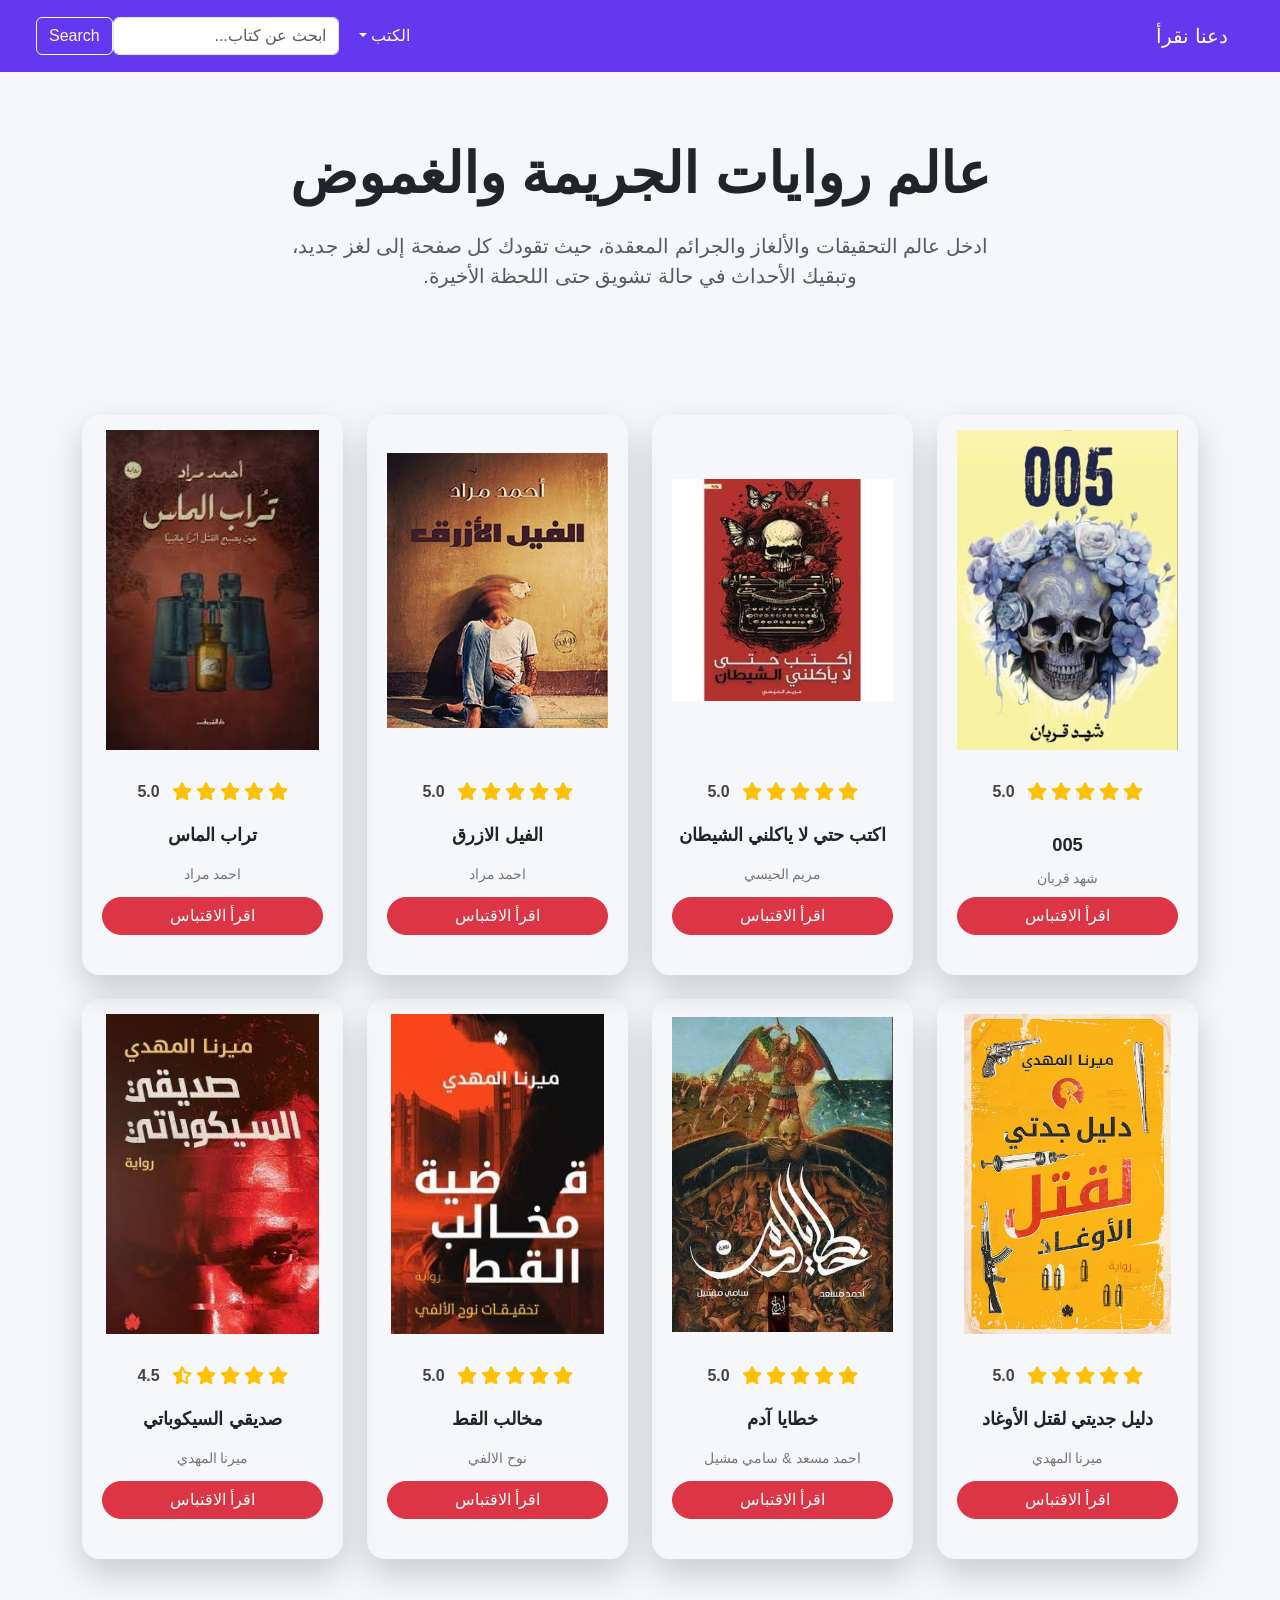
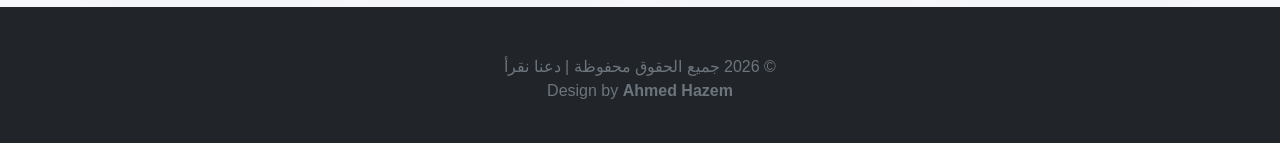
==== commit 24a0c5bf: "Improve website design and add new book sections" ====
--- a/crime.html
+++ b/crime.html
@@ -93,7 +93,14 @@
                 />
                 <div class="book-info">
                   <div class="rating">
-                    <div class="rating mb-2">⭐⭐⭐⭐⭐ <span>4.9</span></div>
+                    <div class="rating mb-1">
+                      <i class="fa-solid fa-star"></i>
+                      <i class="fa-solid fa-star"></i>
+                      <i class="fa-solid fa-star"></i>
+                      <i class="fa-solid fa-star"></i>
+                      <i class="fa-solid fa-star"></i>
+                      <span>5.0</span>
+                    </div>
                   </div>
                   <h5>005</h5>
                   <small>شهد قربان</small>
@@ -128,7 +135,14 @@
                 />
 
                 <div class="book-info">
-                  <div class="rating">⭐⭐⭐⭐⭐ <span>4.9</span></div>
+                  <div class="rating mb-1">
+                    <i class="fa-solid fa-star"></i>
+                    <i class="fa-solid fa-star"></i>
+                    <i class="fa-solid fa-star"></i>
+                    <i class="fa-solid fa-star"></i>
+                    <i class="fa-solid fa-star"></i>
+                    <span>5.0</span>
+                  </div>
                   <h5>اكتب حتي لا ياكلني الشيطان</h5>
                   <small>مريم الحيسي</small>
                   <button class="btn btn-danger rounded-pill mt-2 flip-btn">
@@ -164,7 +178,14 @@
                 />
 
                 <div class="book-info">
-                  <div class="rating">⭐⭐⭐⭐⭐ <span>4.7</span></div>
+                  <div class="rating mb-1">
+                    <i class="fa-solid fa-star"></i>
+                    <i class="fa-solid fa-star"></i>
+                    <i class="fa-solid fa-star"></i>
+                    <i class="fa-solid fa-star"></i>
+                    <i class="fa-solid fa-star"></i>
+                    <span>5.0</span>
+                  </div>
 
                   <h5>الفيل الازرق</h5>
                   <!--name some one-->
@@ -201,7 +222,14 @@
                 />
 
                 <div class="book-info">
-                  <div class="rating">⭐⭐⭐⭐⭐ <span>4.8</span></div>
+                  <div class="rating mb-1">
+                    <i class="fa-solid fa-star"></i>
+                    <i class="fa-solid fa-star"></i>
+                    <i class="fa-solid fa-star"></i>
+                    <i class="fa-solid fa-star"></i>
+                    <i class="fa-solid fa-star"></i>
+                    <span>5.0</span>
+                  </div>
 
                   <h5>تراب الماس</h5>
                   <small>احمد مراد</small>
@@ -235,7 +263,14 @@
                 />
 
                 <div class="book-info">
-                  <div class="rating">⭐⭐⭐⭐⭐ <span>4.6</span></div>
+                  <div class="rating mb-1">
+                    <i class="fa-solid fa-star"></i>
+                    <i class="fa-solid fa-star"></i>
+                    <i class="fa-solid fa-star"></i>
+                    <i class="fa-solid fa-star"></i>
+                    <i class="fa-solid fa-star"></i>
+                    <span>5.0</span>
+                  </div>
                   <h5>دليل جديتي لقتل الأوغاد</h5>
                   <small>ميرنا المهدي</small>
                   <button class="btn btn-danger rounded-pill mt-2 flip-btn">
@@ -273,7 +308,14 @@
                 />
 
                 <div class="book-info">
-                  <div class="rating">⭐⭐⭐⭐⭐ <span>4.7</span></div>
+                  <div class="rating mb-1">
+                    <i class="fa-solid fa-star"></i>
+                    <i class="fa-solid fa-star"></i>
+                    <i class="fa-solid fa-star"></i>
+                    <i class="fa-solid fa-star"></i>
+                    <i class="fa-solid fa-star"></i>
+                    <span>5.0</span>
+                  </div>
                   <h5>خطايا آدم</h5>
                   <small>احمد مسعد & سامي مشيل </small>
                   <button class="btn btn-danger rounded-pill mt-2 flip-btn">
@@ -305,7 +347,14 @@
                   src="photo/الجريمة والغموض/مخالب-القط.png"
                 />
                 <div class="book-info">
-                  <div class="rating">⭐⭐⭐⭐⭐ <span>4.9</span></div>
+                  <div class="rating mb-1">
+                    <i class="fa-solid fa-star"></i>
+                    <i class="fa-solid fa-star"></i>
+                    <i class="fa-solid fa-star"></i>
+                    <i class="fa-solid fa-star"></i>
+                    <i class="fa-solid fa-star"></i>
+                    <span>5.0</span>
+                  </div>
                   <h5>مخالب القط</h5>
                   <small>نوح الالفي </small>
                   <button class="btn btn-danger rounded-pill mt-2 flip-btn">
@@ -338,7 +387,14 @@
                   src="photo/الجريمة والغموض/صديقي-السيكوباتي.png"
                 />
                 <div class="book-info">
-                  <div class="rating">⭐⭐⭐⭐⭐ <span>4.5</span></div>
+                  <div class="rating mb-1">
+                    <i class="fa-solid fa-star"></i>
+                    <i class="fa-solid fa-star"></i>
+                    <i class="fa-solid fa-star"></i>
+                    <i class="fa-solid fa-star"></i>
+                    <i class="fa-solid fa-star-half-stroke"></i>
+                    <span>4.5</span>
+                  </div>
                   <h5>صديقي السيكوباتي</h5>
                   <small>ميرنا المهدي</small>
                   <button class="btn btn-danger rounded-pill mt-2 flip-btn">
@@ -362,6 +418,10 @@
         </div>
       </div>
     </section>
+    <!-- scrollTopBtn -->
+    <button id="scrollTopBtn">
+      <i class="fa-solid fa-arrow-up"></i>
+    </button>
     <!--  Footer  -->
     <footer class="bg-dark text-light pt-5 pb-4 mt-5">
       <p class="text-center text-secondary">
@@ -371,5 +431,6 @@
       </p>
     </footer>
     <script src="js/bootstrap.bundle.min.js"></script>
+    <script src="js/main.js"></script>
   </body>
 </html>
--- a/css/style.css
+++ b/css/style.css
@@ -8,7 +8,9 @@
   background-color: #f5f7fa;
   font-family: Arial, Helvetica, sans-serif;
 }
-
+html {
+  scroll-behavior: smooth;
+}
 /* start of index */
 /* start of heder */
 .bg-section {
@@ -43,7 +45,7 @@
   height: 100%;
   object-fit: cover;
 
-  filter: blur(5px);
+  filter: blur(2px);
 
   transform: scale(1.08);
 }
@@ -235,9 +237,7 @@
   perspective: 1200px;
   height: 560px;
 }
-.book:hover .book-inner {
-  transform: rotateY(180deg);
-}
+
 .book-inner {
   position: relative;
   width: 100%;
@@ -275,12 +275,20 @@
 }
 
 .rating {
-  height: 30px;
   display: flex;
   justify-content: center;
   align-items: center;
-  color: #f7b500;
+  gap: 4px;
+  color: #ffc107; /* اللون الذهبي */
   font-size: 18px;
+  margin-bottom: 15px;
+}
+
+.rating span {
+  color: #444;
+  font-weight: bold;
+  margin-right: 8px;
+  font-size: 16px;
 }
 
 .book-info h5 {
@@ -351,3 +359,26 @@
 }
 
 /* end of card */
+/* scrollTopBtn */
+#scrollTopBtn {
+  position: fixed;
+  bottom: 25px;
+  left: 25px; /* لو الموقع عربي */
+  width: 50px;
+  height: 50px;
+  border: none;
+  border-radius: 50%;
+  background: #dc3545;
+  color: #fff;
+  font-size: 20px;
+  cursor: pointer;
+  display: none;
+  z-index: 9999;
+  transition: 0.3s;
+  box-shadow: 0 5px 15px rgba(0, 0, 0, 0.3);
+}
+
+#scrollTopBtn:hover {
+  background: #bb2d3b;
+  transform: translateY(-3px);
+}
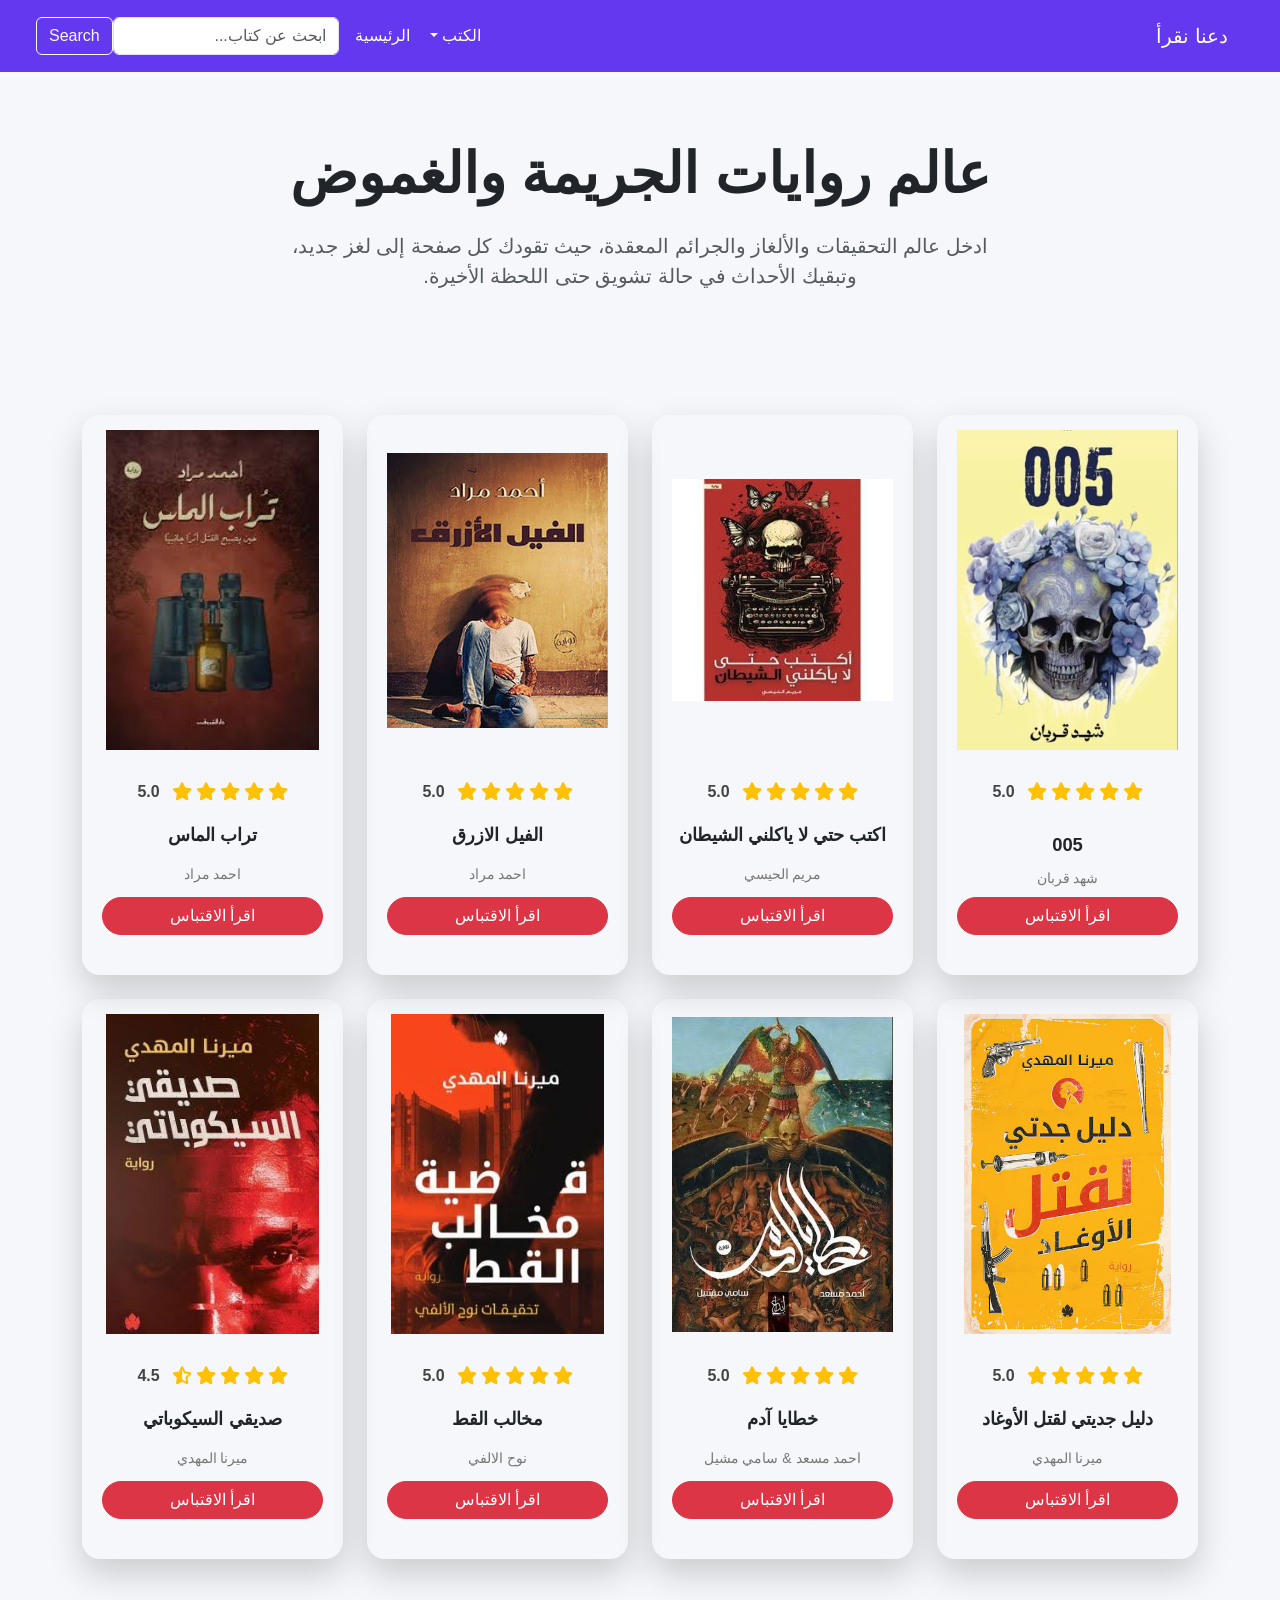
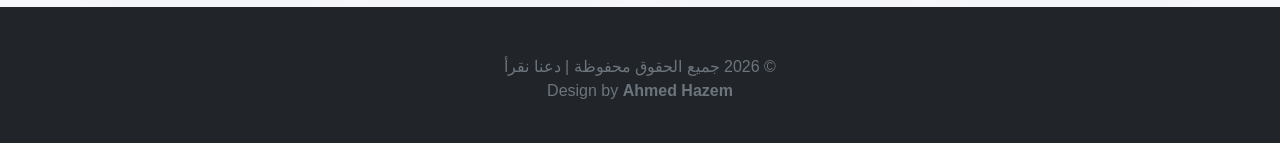
==== commit 2fab214b: "Update project" ====
--- a/crime.html
+++ b/crime.html
@@ -34,20 +34,22 @@
               >
                 الكتب
               </a>
-
+  <li class="nav-item">
+    <a class="nav-link" href="index.html">الرئيسية</a>
+  </li>
               <ul class="dropdown-menu books-menu">
                 <li>
                   <h6 class="dropdown-header">أقسام الكتب</h6>
                 </li>
 
                 <li>
-                  <a class="dropdown-item" href="romantic.html">الرومانسية</a>
+                  <a class="dropdown-item" href="#romantic">الرومانسية</a>
                 </li>
                 <li>
                   <a class="dropdown-item" href="Fantasy.html">الفانتازيا</a>
                 </li>
                 <li><a class="dropdown-item" href="drama.html">الدراما</a></li>
-                <li><a class="dropdown-item" href="crime">الجريمة</a></li>
+                <li><a class="dropdown-item" href="crime.html">الجريمة</a></li>
                 <li><a class="dropdown-item" href="horror.html">الرعب</a></li>
                 <li>
                   <a class="dropdown-item" href="development.html"
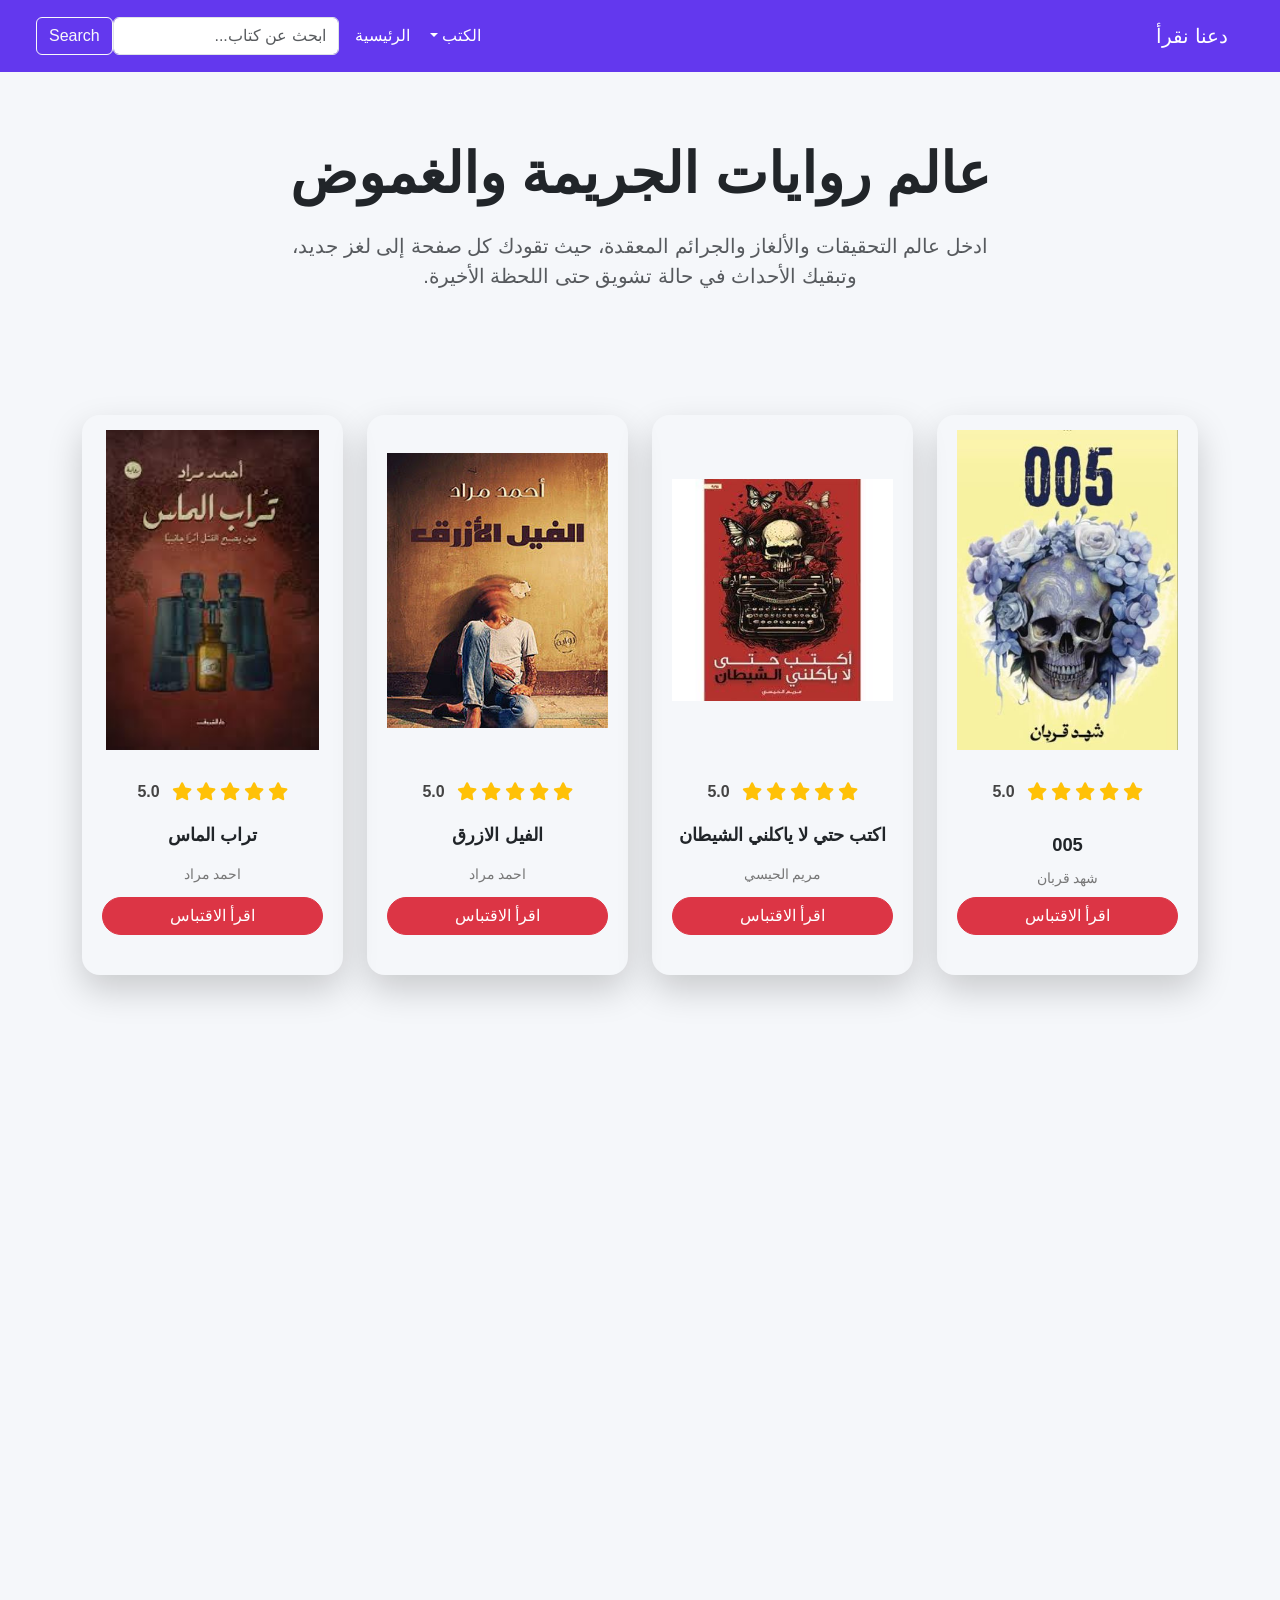
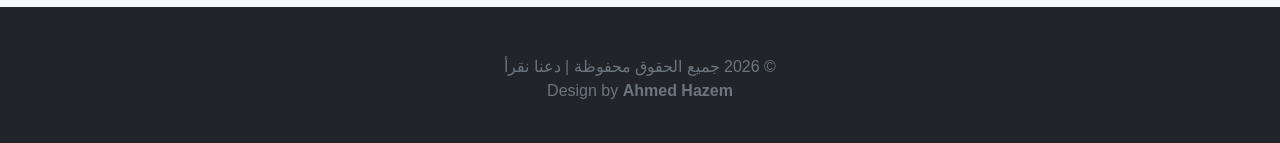
==== commit af2aac86: "Update project" ====
--- a/crime.html
+++ b/crime.html
@@ -34,9 +34,7 @@
               >
                 الكتب
               </a>
-  <li class="nav-item">
-    <a class="nav-link" href="index.html">الرئيسية</a>
-  </li>
+
               <ul class="dropdown-menu books-menu">
                 <li>
                   <h6 class="dropdown-header">أقسام الكتب</h6>
@@ -57,6 +55,9 @@
                   >
                 </li>
               </ul>
+                <li class="nav-item">
+    <a class="nav-link" href="index.html">الرئيسية</a>
+  </li>
             </li>
           </ul>
           <form class="d-flex">
--- a/css/style.css
+++ b/css/style.css
@@ -33,20 +33,16 @@
   height: 90vh;
   overflow: hidden;
 }
-
 .hero-slider .carousel,
 .hero-slider .carousel-inner,
 .hero-slider .carousel-item {
   height: 100%;
 }
-
 .hero-slider img {
   width: 100%;
   height: 100%;
   object-fit: cover;
-
   filter: blur(2px);
-
   transform: scale(1.08);
 }
 .hero-slider::after {
@@ -57,32 +53,22 @@
 }
 .hero-content {
   position: absolute;
-
   top: 50%;
   left: 50%;
-
   transform: translate(-50%, -50%);
-
   z-index: 5;
-
   color: white;
-
   text-align: center;
-
   width: 90%;
 }
 .hero-content h1 {
   font-size: 58px;
-
   font-weight: bold;
-
   margin-bottom: 25px;
 }
 .hero-content p {
   font-size: 24px;
-
   margin-bottom: 35px;
-
   color: #eee;
 }
 .card-img-top {
@@ -94,7 +80,6 @@
 }
 .hero-content .btn {
   padding: 12px 40px;
-
   font-size: 20px;
 }
 .nav-link {
@@ -120,21 +105,7 @@
   font-weight: bold;
   text-align: center;
 }
-/*  Responsive */
-@media (max-width: 768px) {
-  .quote-box {
-    padding: 25px;
-  }
-  .quote-box h3 {
-    font-size: 1.5rem;
-  }
-  .quote-box p {
-    font-size: 1rem;
-  }
-  .carousel-item img {
-    height: 250px;
-  }
-}
+
 /* end of heder */
 
 /*=========================
@@ -145,19 +116,16 @@
   max-width: 700px;
   margin: auto;
 }
-
 .section-title {
   font-size: 3rem;
   font-weight: 700;
   margin-bottom: 18px;
 }
-
 .section-desc {
   color: #6c757d;
   font-size: 1.1rem;
   line-height: 1.8;
 }
-
 .section-heading::after {
   content: "";
   width: 90px;
@@ -181,12 +149,10 @@
   box-shadow: 0 10px 25px rgba(0, 0, 0, 0.08);
   transition: 0.35s ease;
 }
-
 .book-card:hover {
   transform: translateY(-8px);
   box-shadow: 0 18px 35px rgba(0, 0, 0, 0.15);
 }
-
 .book-card img {
   width: 70%;
   height: 250px;
@@ -195,33 +161,27 @@
   padding: 10px;
   transition: 0.4s;
 }
-
 .book-card:hover img {
   transform: scale(1.06);
 }
-
 .book-card .card-body {
   padding: 1.4rem;
 }
-
 .book-card .card-title {
   font-size: 1.2rem;
   font-weight: 700;
   color: #2c3e50;
 }
-
 .book-card .card-text {
   color: #666;
   font-size: 0.95rem;
   line-height: 1.8;
 }
-
 .book-card .btn {
   width: 100%;
   border-radius: 30px;
   margin-top: 15px;
 }
-
 .book-card .btn:hover {
   transform: translateY(-2px);
 }
@@ -231,13 +191,11 @@
   font-size: 20px;
 }
 /* end of index */
-
 /* start of card */
 .book {
   perspective: 1200px;
   height: 560px;
 }
-
 .book-inner {
   position: relative;
   width: 100%;
@@ -245,7 +203,6 @@
   transition: 0.8s;
   transform-style: preserve-3d;
 }
-
 .book-front,
 .book-back {
   position: absolute;
@@ -255,7 +212,6 @@
   backface-visibility: hidden;
   box-shadow: 0 15px 35px rgba(0, 0, 0, 0.18);
 }
-
 .book-front img {
   width: 85%;
   height: 320px;
@@ -263,7 +219,6 @@
   display: block;
   margin: 15px auto;
 }
-
 .book-info {
   height: 185px;
   display: flex;
@@ -273,24 +228,21 @@
   text-align: center;
   padding: 15px 20px;
 }
-
 .rating {
   display: flex;
   justify-content: center;
   align-items: center;
   gap: 4px;
-  color: #ffc107; /* اللون الذهبي */
+  color: #ffc107;
   font-size: 18px;
   margin-bottom: 15px;
 }
-
 .rating span {
   color: #444;
   font-weight: bold;
   margin-right: 8px;
   font-size: 16px;
 }
-
 .book-info h5 {
   height: 50px;
   display: flex;
@@ -300,7 +252,6 @@
   font-size: 1.15rem;
   font-weight: 700;
 }
-
 .book-info small {
   height: 24px;
   display: flex;
@@ -308,21 +259,17 @@
   color: #777;
   margin: 0;
 }
-
 .flip-btn {
   width: 100%;
   margin-top: auto;
 }
-
 .book-back {
   background: #212529;
   color: #fff;
   transform: rotateY(180deg);
-
   display: flex;
   flex-direction: column;
   justify-content: space-between;
-
   text-align: center;
   padding: 25px;
 }
@@ -330,17 +277,14 @@
 .book-back h4 {
   margin: 0;
 }
-
 .book-back .book-name {
   font-size: 20px;
   font-weight: bold;
 }
-
 .book-back .author {
   color: #cfcfcf;
   margin-bottom: 10px;
 }
-
 .book-back blockquote {
   flex: 1;
   display: flex;
@@ -353,22 +297,20 @@
   border-right: 4px solid #dc3545;
   color: #eee;
 }
-
 .back-btn {
   width: 100%;
 }
-
 /* end of card */
 /* scrollTopBtn */
 #scrollTopBtn {
   position: fixed;
   bottom: 25px;
-  left: 25px; /* لو الموقع عربي */
+  left: 25px;
   width: 50px;
   height: 50px;
   border: none;
   border-radius: 50%;
-  background: #dc3545;
+  background: #05079b;
   color: #fff;
   font-size: 20px;
   cursor: pointer;
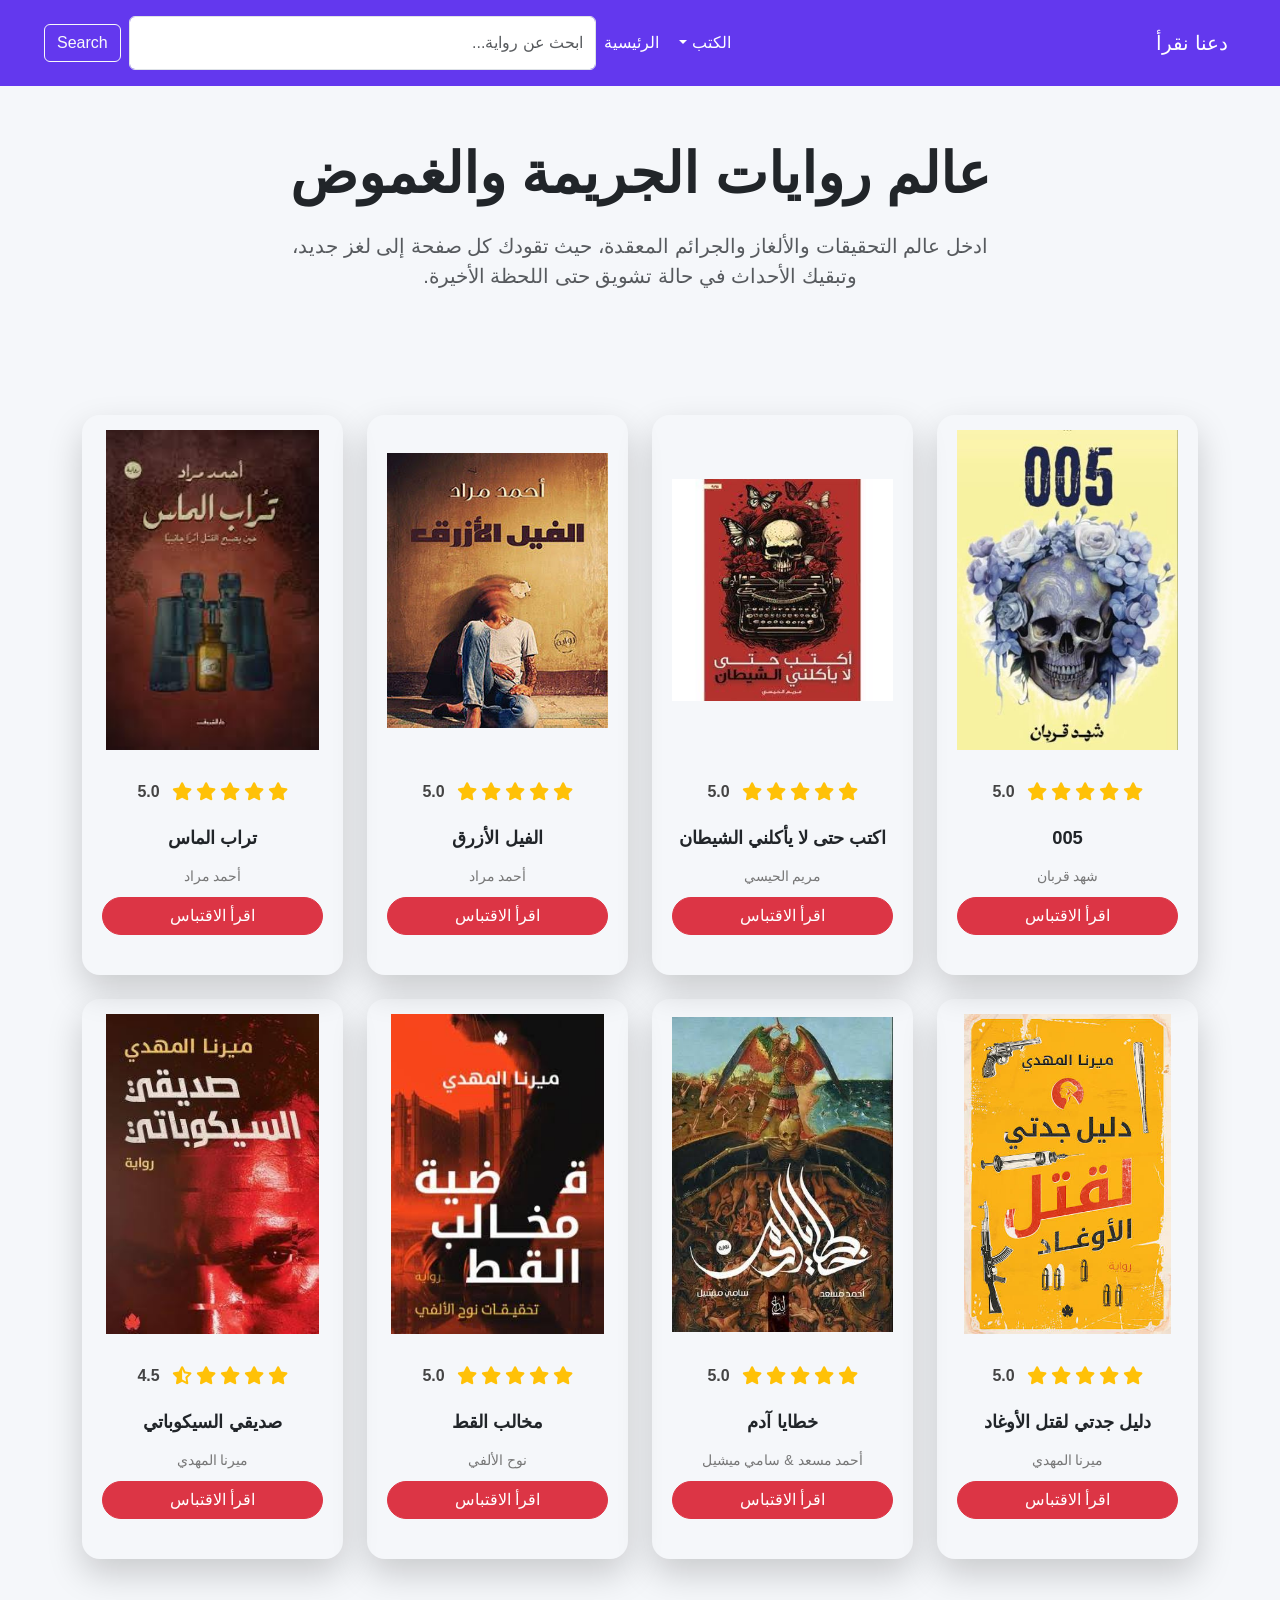
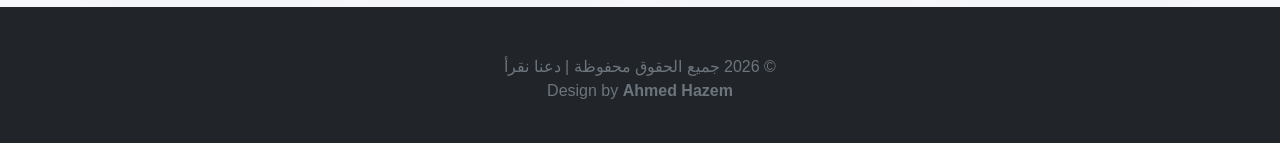
==== commit b1003813: "Update project" ====
--- a/crime.html
+++ b/crime.html
@@ -41,7 +41,7 @@
                 </li>
 
                 <li>
-                  <a class="dropdown-item" href="#romantic">الرومانسية</a>
+                  <a class="dropdown-item" href="romantic.html">الرومانسية</a>
                 </li>
                 <li>
                   <a class="dropdown-item" href="Fantasy.html">الفانتازيا</a>
@@ -60,14 +60,18 @@
   </li>
             </li>
           </ul>
-          <form class="d-flex">
-            <input
-              class="form-control me-2"
-              type="search"
-              placeholder="ابحث عن كتاب..."
-            />
-            <button class="btn btn-outline-light">Search</button>
-          </form>
+<form class="d-flex w-50 " id="searchForm">
+  <input
+    id="searchInput"
+    class="form-control "
+    type="search"
+    placeholder="ابحث عن رواية..."
+  />
+
+  <button class="btn btn-outline-light m-2 " type="submit">
+    Search
+  </button>
+</form>
         </div>
       </div>
     </nav>
@@ -84,342 +88,239 @@
 
     <!--book card-->
     <section id="books" class="container my-5">
-      <div class="row g-4">
-        <!-- card1-->
-        <div class="col-12 col-md-6 col-lg-3">
-          <div class="book">
-            <div class="book-inner">
-              <div class="book-front">
-                <img
-                  class="book-cover card-img-top"
-                  src="photo/الجريمة والغموض/005.png"
-                />
-                <div class="book-info">
-                  <div class="rating">
-                    <div class="rating mb-1">
-                      <i class="fa-solid fa-star"></i>
-                      <i class="fa-solid fa-star"></i>
-                      <i class="fa-solid fa-star"></i>
-                      <i class="fa-solid fa-star"></i>
-                      <i class="fa-solid fa-star"></i>
-                      <span>5.0</span>
-                    </div>
-                  </div>
-                  <h5>005</h5>
-                  <small>شهد قربان</small>
-                  <button class="btn btn-danger rounded-pill mt-2 flip-btn">
-                    اقرأ الاقتباس
-                  </button>
-                </div>
-              </div>
-              <div class="book-back">
-                <h4>اقتباس</h4>
-                <blockquote>
-                  "تظاهر بأنك بخير دائمًا مهما عصفت بك الحياة، فالكتمان أجمل
-                  بكثير من شفقة الآخرين عليك!"
-                </blockquote>
-                <button
-                  class="btn btn-outline-light rounded-pill mt-3 back-btn"
-                >
-                  رجوع
-                </button>
-              </div>
-            </div>
-          </div>
-        </div>
-        <!--card 2 -->
-        <div class="col-12 col-md-6 col-lg-3">
-          <div class="book">
-            <div class="book-inner">
-              <div class="book-front">
-                <img
-                  class="book-cover card-img-top"
-                  src="photo/الجريمة والغموض/اكتب حتي.png"
-                />
-
-                <div class="book-info">
-                  <div class="rating mb-1">
-                    <i class="fa-solid fa-star"></i>
-                    <i class="fa-solid fa-star"></i>
-                    <i class="fa-solid fa-star"></i>
-                    <i class="fa-solid fa-star"></i>
-                    <i class="fa-solid fa-star"></i>
-                    <span>5.0</span>
-                  </div>
-                  <h5>اكتب حتي لا ياكلني الشيطان</h5>
-                  <small>مريم الحيسي</small>
-                  <button class="btn btn-danger rounded-pill mt-2 flip-btn">
-                    اقرأ الاقتباس
-                  </button>
-                </div>
-              </div>
-              <div class="book-back">
-                <h4>اقتباس</h4>
-                <blockquote>
-                  « من الغريب أن أغلب البشر يحبون هذه الأجواء الغريبة التي تتحدث
-                  عن الجن والأشباح والشياطين والأماكن المسكونة! يخافون المجهول
-                  كثيراً لكنهم لا يخافون بعضهم من بعض والحقيقة أن بعضهم هم أشد
-                  رعباً من الوحوش»
-                </blockquote>
-                <button
-                  class="btn btn-outline-light rounded-pill mt-3 back-btn"
-                >
-                  رجوع
-                </button>
-              </div>
-            </div>
-          </div>
-        </div>
-        <!-- card3 -->
-        <div class="col-12 col-md-6 col-lg-3">
-          <div class="book">
-            <div class="book-inner">
-              <div class="book-front">
-                <img
-                  class="book-cover card-img-top"
-                  src="photo/الجريمة والغموض/الفيل-الازرق.png"
-                />
-
-                <div class="book-info">
-                  <div class="rating mb-1">
-                    <i class="fa-solid fa-star"></i>
-                    <i class="fa-solid fa-star"></i>
-                    <i class="fa-solid fa-star"></i>
-                    <i class="fa-solid fa-star"></i>
-                    <i class="fa-solid fa-star"></i>
-                    <span>5.0</span>
-                  </div>
-
-                  <h5>الفيل الازرق</h5>
-                  <!--name some one-->
-                  <small>احمد مراد</small>
-                  <button class="btn btn-danger rounded-pill mt-2 flip-btn">
-                    اقرأ الاقتباس
-                  </button>
-                </div>
-              </div>
-              <div class="book-back">
-                <h4>اقتباس</h4>
-                <blockquote>
-                  «“أنا فُتات إنسان يتظاهر أنه على قيد الحياة وهو ليس كذلك...
-                  أنا الذي يتنفس ويأكُل وينَام بقوة الدفع.. أنا ساعة بدون
-                  عقْرب.. أنا يُونس في بطن حُوت كافر لن يَلفظني عند جزيرة..” »
-                </blockquote>
-                <button
-                  class="btn btn-outline-light rounded-pill mt-3 back-btn"
-                >
-                  رجوع
-                </button>
-              </div>
-            </div>
-          </div>
-        </div>
-        <!--card 4 -->
-        <div class="col-12 col-md-6 col-lg-3">
-          <div class="book">
-            <div class="book-inner">
-              <div class="book-front">
-                <img
-                  class="book-cover card-img-top"
-                  src="photo/الجريمة والغموض/تراب-الماس.png"
-                />
-
-                <div class="book-info">
-                  <div class="rating mb-1">
-                    <i class="fa-solid fa-star"></i>
-                    <i class="fa-solid fa-star"></i>
-                    <i class="fa-solid fa-star"></i>
-                    <i class="fa-solid fa-star"></i>
-                    <i class="fa-solid fa-star"></i>
-                    <span>5.0</span>
-                  </div>
-
-                  <h5>تراب الماس</h5>
-                  <small>احمد مراد</small>
-                  <button class="btn btn-danger rounded-pill mt-2 flip-btn">
-                    اقرأ الاقتباس
-                  </button>
-                </div>
-              </div>
-              <div class="book-back">
-                <h4>اقتباس</h4>
-                <blockquote>
-                  «ساعات بنضطر نعمل غلطات صغيرة نصلّح بيها غلطات أكبر»
-                </blockquote>
-                <button
-                  class="btn btn-outline-light rounded-pill mt-3 back-btn"
-                >
-                  رجوع
-                </button>
-              </div>
-            </div>
-          </div>
-        </div>
-        <!-- card5 -->
-        <div class="col-12 col-md-6 col-lg-3">
-          <div class="book">
-            <div class="book-inner">
-              <div class="book-front">
-                <img
-                  class="book-cover card-img-top"
-                  src="photo/الجريمة والغموض/دليل-جديتي-لقتل-الاوغاد.png"
-                />
-
-                <div class="book-info">
-                  <div class="rating mb-1">
-                    <i class="fa-solid fa-star"></i>
-                    <i class="fa-solid fa-star"></i>
-                    <i class="fa-solid fa-star"></i>
-                    <i class="fa-solid fa-star"></i>
-                    <i class="fa-solid fa-star"></i>
-                    <span>5.0</span>
-                  </div>
-                  <h5>دليل جديتي لقتل الأوغاد</h5>
-                  <small>ميرنا المهدي</small>
-                  <button class="btn btn-danger rounded-pill mt-2 flip-btn">
-                    اقرأ الاقتباس
-                  </button>
-                </div>
-              </div>
-              <div class="book-back">
-                <h4>اقتباس</h4>
-                <blockquote>
-                  «بالطبع لم أشك في قاتل غير جدتي! ليس لأنها الوحيدة في بيتنا
-                  التي تملك سلاحًا احترفت استعماله منذ أيام شبابها، وليس لأننا
-                  نعلم أنها قتلت زوجها السابق، بل لأنها فور أن رأت الجثة، ربتت
-                  على ظهري وقابلت نظراتي المرتاعة بابتسامة حنون وكأنها تقول لي:
-                  جثة هذا الوغد هي هدية تفوقك في الثانوية العامة. اسعَد يا
-                  عيسى!»
-                </blockquote>
-                <button
-                  class="btn btn-outline-light rounded-pill mt-3 back-btn"
-                >
-                  رجوع
-                </button>
-              </div>
-            </div>
-          </div>
-        </div>
-        <!--card 6 -->
-        <div class="col-12 col-md-6 col-lg-3">
-          <div class="book">
-            <div class="book-inner">
-              <div class="book-front">
-                <img
-                  class="book-cover card-img-top"
-                  src="photo/الجريمة والغموض/ش_2_.png"
-                />
-
-                <div class="book-info">
-                  <div class="rating mb-1">
-                    <i class="fa-solid fa-star"></i>
-                    <i class="fa-solid fa-star"></i>
-                    <i class="fa-solid fa-star"></i>
-                    <i class="fa-solid fa-star"></i>
-                    <i class="fa-solid fa-star"></i>
-                    <span>5.0</span>
-                  </div>
-                  <h5>خطايا آدم</h5>
-                  <small>احمد مسعد & سامي مشيل </small>
-                  <button class="btn btn-danger rounded-pill mt-2 flip-btn">
-                    اقرأ الاقتباس
-                  </button>
-                </div>
-              </div>
-              <div class="book-back">
-                <h4>اقتباس</h4>
-                <blockquote>
-                  ""ليس كل من ينصحك محباً لك، فخطيئة آدم كانت نصيحة إبليس!!""
-                </blockquote>
-                <button
-                  class="btn btn-outline-light rounded-pill mt-3 back-btn"
-                >
-                  رجوع
-                </button>
-              </div>
-            </div>
-          </div>
-        </div>
-        <!--card 7 -->
-        <div class="col-12 col-md-6 col-lg-3">
-          <div class="book">
-            <div class="book-inner">
-              <div class="book-front">
-                <img
-                  class="book-cover card-img-top"
-                  src="photo/الجريمة والغموض/مخالب-القط.png"
-                />
-                <div class="book-info">
-                  <div class="rating mb-1">
-                    <i class="fa-solid fa-star"></i>
-                    <i class="fa-solid fa-star"></i>
-                    <i class="fa-solid fa-star"></i>
-                    <i class="fa-solid fa-star"></i>
-                    <i class="fa-solid fa-star"></i>
-                    <span>5.0</span>
-                  </div>
-                  <h5>مخالب القط</h5>
-                  <small>نوح الالفي </small>
-                  <button class="btn btn-danger rounded-pill mt-2 flip-btn">
-                    اقرأ الاقتباس
-                  </button>
-                </div>
-              </div>
-              <div class="book-back">
-                <h4>اقتباس</h4>
-                <blockquote>
-                  "حين تصبح القضية شخصية… يتحوّل البحث عن الحقيقة إلى صراع
-                  للبقاء"
-                </blockquote>
-                <button
-                  class="btn btn-outline-light rounded-pill mt-3 back-btn"
-                >
-                  رجوع
-                </button>
-              </div>
-            </div>
-          </div>
-        </div>
-        <!--card 8 -->
-        <div class="col-12 col-md-6 col-lg-3">
-          <div class="book">
-            <div class="book-inner">
-              <div class="book-front">
-                <img
-                  class="book-cover card-img-top"
-                  src="photo/الجريمة والغموض/صديقي-السيكوباتي.png"
-                />
-                <div class="book-info">
-                  <div class="rating mb-1">
-                    <i class="fa-solid fa-star"></i>
-                    <i class="fa-solid fa-star"></i>
-                    <i class="fa-solid fa-star"></i>
-                    <i class="fa-solid fa-star"></i>
-                    <i class="fa-solid fa-star-half-stroke"></i>
-                    <span>4.5</span>
-                  </div>
-                  <h5>صديقي السيكوباتي</h5>
-                  <small>ميرنا المهدي</small>
-                  <button class="btn btn-danger rounded-pill mt-2 flip-btn">
-                    اقرأ الاقتباس
-                  </button>
-                </div>
-              </div>
-              <div class="book-back">
-                <h4>اقتباس</h4>
-                <blockquote>
-                  "مش إحنا اللي سيكوباتيين، المجتمع هو اللي عايش دور الضحية"
-                </blockquote>
-                <button
-                  class="btn btn-outline-light rounded-pill mt-3 back-btn"
-                >
-                  رجوع
-                </button>
-              </div>
-            </div>
-          </div>
-        </div>
-      </div>
+<div class="row g-4">
+    <!-- card 1 -->
+    <div class="col-12 col-md-6 col-lg-3">
+      <div class="book">
+        <div class="book-inner">
+          <div class="book-front">
+            <img class="book-cover card-img-top" src="photo/الجريمة والغموض/005.png" alt="005" />
+            <div class="book-info">
+              <div class="rating mb-2">
+                <i class="fa-solid fa-star"></i>
+                <i class="fa-solid fa-star"></i>
+                <i class="fa-solid fa-star"></i>
+                <i class="fa-solid fa-star"></i>
+                <i class="fa-solid fa-star"></i>
+                <span>5.0</span>
+              </div>
+              <h5>005</h5>
+              <small>شهد قربان</small>
+              <button class="btn btn-danger rounded-pill mt-2 flip-btn">اقرأ الاقتباس</button>
+            </div>
+          </div>
+          <div class="book-back">
+            <h4>اقتباس</h4>
+            <blockquote>"تظاهر بأنك بخير دائمًا مهما عصفت بك الحياة، فالكتمان أجمل بكثير من شفقة الآخرين عليك!"</blockquote>
+            <button class="btn btn-outline-light rounded-pill mt-3 back-btn">رجوع</button>
+          </div>
+        </div>
+      </div>
+    </div>
+
+    <!-- card 2 -->
+    <div class="col-12 col-md-6 col-lg-3">
+      <div class="book">
+        <div class="book-inner">
+          <div class="book-front">
+            <img class="book-cover card-img-top" src="photo/الجريمة والغموض/اكتب حتي.png" alt="اكتب حتى لا يأكلني الشيطان" />
+            <div class="book-info">
+              <div class="rating mb-2">
+                <i class="fa-solid fa-star"></i>
+                <i class="fa-solid fa-star"></i>
+                <i class="fa-solid fa-star"></i>
+                <i class="fa-solid fa-star"></i>
+                <i class="fa-solid fa-star"></i>
+                <span>5.0</span>
+              </div>
+              <h5>اكتب حتى لا يأكلني الشيطان</h5>
+              <small>مريم الحيسي</small>
+              <button class="btn btn-danger rounded-pill mt-2 flip-btn">اقرأ الاقتباس</button>
+            </div>
+          </div>
+          <div class="book-back">
+            <h4>اقتباس</h4>
+            <blockquote>«من الغريب أن أغلب البشر يحبون هذه الأجواء الغريبة... والحقيقة أن بعضهم هم أشد رعباً من الوحوش»</blockquote>
+            <button class="btn btn-outline-light rounded-pill mt-3 back-btn">رجوع</button>
+          </div>
+        </div>
+      </div>
+    </div>
+
+    <!-- card 3 -->
+    <div class="col-12 col-md-6 col-lg-3">
+      <div class="book">
+        <div class="book-inner">
+          <div class="book-front">
+            <img class="book-cover card-img-top" src="photo/الجريمة والغموض/الفيل-الازرق.png" alt="الفيل الأزرق" />
+            <div class="book-info">
+              <div class="rating mb-2">
+                <i class="fa-solid fa-star"></i>
+                <i class="fa-solid fa-star"></i>
+                <i class="fa-solid fa-star"></i>
+                <i class="fa-solid fa-star"></i>
+                <i class="fa-solid fa-star"></i>
+                <span>5.0</span>
+              </div>
+              <h5>الفيل الأزرق</h5>
+              <small>أحمد مراد</small>
+              <button class="btn btn-danger rounded-pill mt-2 flip-btn">اقرأ الاقتباس</button>
+            </div>
+          </div>
+          <div class="book-back">
+            <h4>اقتباس</h4>
+            <blockquote>«أنا فُتات إنسان يتظاهر أنه على قيد الحياة وهو ليس كذلك...»</blockquote>
+            <button class="btn btn-outline-light rounded-pill mt-3 back-btn">رجوع</button>
+          </div>
+        </div>
+      </div>
+    </div>
+
+    <!-- card 4 -->
+    <div class="col-12 col-md-6 col-lg-3">
+      <div class="book">
+        <div class="book-inner">
+          <div class="book-front">
+            <img class="book-cover card-img-top" src="photo/الجريمة والغموض/تراب-الماس.png" alt="تراب الماس" />
+            <div class="book-info">
+              <div class="rating mb-2">
+                <i class="fa-solid fa-star"></i>
+                <i class="fa-solid fa-star"></i>
+                <i class="fa-solid fa-star"></i>
+                <i class="fa-solid fa-star"></i>
+                <i class="fa-solid fa-star"></i>
+                <span>5.0</span>
+              </div>
+              <h5>تراب الماس</h5>
+              <small>أحمد مراد</small>
+              <button class="btn btn-danger rounded-pill mt-2 flip-btn">اقرأ الاقتباس</button>
+            </div>
+          </div>
+          <div class="book-back">
+            <h4>اقتباس</h4>
+            <blockquote>«ساعات بنضطر نعمل غلطات صغيرة نصلّح بيها غلطات أكبر»</blockquote>
+            <button class="btn btn-outline-light rounded-pill mt-3 back-btn">رجوع</button>
+          </div>
+        </div>
+      </div>
+    </div>
+
+    <!-- card 5 -->
+    <div class="col-12 col-md-6 col-lg-3">
+      <div class="book">
+        <div class="book-inner">
+          <div class="book-front">
+            <img class="book-cover card-img-top" src="photo/الجريمة والغموض/دليل-جديتي-لقتل-الاوغاد.png" alt="دليل جدتي لقتل الأوغاد" />
+            <div class="book-info">
+              <div class="rating mb-2">
+                <i class="fa-solid fa-star"></i>
+                <i class="fa-solid fa-star"></i>
+                <i class="fa-solid fa-star"></i>
+                <i class="fa-solid fa-star"></i>
+                <i class="fa-solid fa-star"></i>
+                <span>5.0</span>
+              </div>
+              <h5>دليل جدتي لقتل الأوغاد</h5>
+              <small>ميرنا المهدي</small>
+              <button class="btn btn-danger rounded-pill mt-2 flip-btn">اقرأ الاقتباس</button>
+            </div>
+          </div>
+          <div class="book-back">
+            <h4>اقتباس</h4>
+            <blockquote>«بالطبع لم أشك في قاتل غير جدتي! ليس لأنها الوحيدة في بيتنا التي تملك سلاحًا...»</blockquote>
+            <button class="btn btn-outline-light rounded-pill mt-3 back-btn">رجوع</button>
+          </div>
+        </div>
+      </div>
+    </div>
+
+    <!-- card 6 -->
+    <div class="col-12 col-md-6 col-lg-3">
+      <div class="book">
+        <div class="book-inner">
+          <div class="book-front">
+            <img class="book-cover card-img-top" src="photo/الجريمة والغموض/ش_2_.png" alt="خطايا آدم" />
+            <div class="book-info">
+              <div class="rating mb-2">
+                <i class="fa-solid fa-star"></i>
+                <i class="fa-solid fa-star"></i>
+                <i class="fa-solid fa-star"></i>
+                <i class="fa-solid fa-star"></i>
+                <i class="fa-solid fa-star"></i>
+                <span>5.0</span>
+              </div>
+              <h5>خطايا آدم</h5>
+              <small>أحمد مسعد & سامي ميشيل</small>
+              <button class="btn btn-danger rounded-pill mt-2 flip-btn">اقرأ الاقتباس</button>
+            </div>
+          </div>
+          <div class="book-back">
+            <h4>اقتباس</h4>
+            <blockquote>«ليس كل من ينصحك محباً لك، فخطيئة آدم كانت نصيحة إبليس!!»</blockquote>
+            <button class="btn btn-outline-light rounded-pill mt-3 back-btn">رجوع</button>
+          </div>
+        </div>
+      </div>
+    </div>
+
+    <!-- card 7 -->
+    <div class="col-12 col-md-6 col-lg-3">
+      <div class="book">
+        <div class="book-inner">
+          <div class="book-front">
+            <img class="book-cover card-img-top" src="photo/الجريمة والغموض/مخالب-القط.png" alt="مخالب القط" />
+            <div class="book-info">
+              <div class="rating mb-2">
+                <i class="fa-solid fa-star"></i>
+                <i class="fa-solid fa-star"></i>
+                <i class="fa-solid fa-star"></i>
+                <i class="fa-solid fa-star"></i>
+                <i class="fa-solid fa-star"></i>
+                <span>5.0</span>
+              </div>
+              <h5>مخالب القط</h5>
+              <small>نوح الألفي</small>
+              <button class="btn btn-danger rounded-pill mt-2 flip-btn">اقرأ الاقتباس</button>
+            </div>
+          </div>
+          <div class="book-back">
+            <h4>اقتباس</h4>
+            <blockquote>"حين تصبح القضية شخصية… يتحوّل البحث عن الحقيقة إلى صراع للبقاء"</blockquote>
+            <button class="btn btn-outline-light rounded-pill mt-3 back-btn">رجوع</button>
+          </div>
+        </div>
+      </div>
+    </div>
+
+    <!-- card 8 -->
+    <div class="col-12 col-md-6 col-lg-3">
+      <div class="book">
+        <div class="book-inner">
+          <div class="book-front">
+            <img class="book-cover card-img-top" src="photo/الجريمة والغموض/صديقي-السيكوباتي.png" alt="صديقي السيكوباتي" />
+            <div class="book-info">
+              <div class="rating mb-2">
+                <i class="fa-solid fa-star"></i>
+                <i class="fa-solid fa-star"></i>
+                <i class="fa-solid fa-star"></i>
+                <i class="fa-solid fa-star"></i>
+                <i class="fa-solid fa-star-half-stroke"></i>
+                <span>4.5</span>
+              </div>
+              <h5>صديقي السيكوباتي</h5>
+              <small>ميرنا المهدي</small>
+              <button class="btn btn-danger rounded-pill mt-2 flip-btn">اقرأ الاقتباس</button>
+            </div>
+          </div>
+          <div class="book-back">
+            <h4>اقتباس</h4>
+            <blockquote>"مش إحنا اللي سيكوباتيين، المجتمع هو اللي عايش دور الضحية"</blockquote>
+            <button class="btn btn-outline-light rounded-pill mt-3 back-btn">رجوع</button>
+          </div>
+        </div>
+      </div>
+    </div>
+  </div>
     </section>
     <!-- scrollTopBtn -->
     <button id="scrollTopBtn">
--- a/css/style.css
+++ b/css/style.css
@@ -10,8 +10,7 @@
 }
 html {
   scroll-behavior: smooth;
-}
-/* start of index */
+} /* start of index */
 /* start of heder */
 .bg-section {
   background-color: #6e5f9a;
@@ -25,8 +24,7 @@
 }
 .navbar .navbar-brand:hover {
   color: #0feada !important;
-}
-/* Quote Section */
+} /* Quote Section */
 .hero-slider {
   position: relative;
   width: 100%;
@@ -105,13 +103,8 @@
   font-weight: bold;
   text-align: center;
 }
-
 /* end of heder */
-
-/*=========================
-      BOOK SECTIONS
-=========================*/
-
+/*========================= BOOK SECTIONS =========================*/
 .section-heading {
   max-width: 700px;
   margin: auto;
@@ -138,9 +131,7 @@
 .hero {
   padding-top: 140px;
   padding-bottom: 60px;
-}
-/*========== Cards ==========*/
-
+} /*========== Cards ==========*/
 .book-card {
   border: none;
   border-radius: 18px;
@@ -189,8 +180,7 @@
   color: #2a0081 !important;
   font-weight: bolder;
   font-size: 20px;
-}
-/* end of index */
+} /* end of index */
 /* start of card */
 .book {
   perspective: 1200px;
@@ -273,7 +263,6 @@
   text-align: center;
   padding: 25px;
 }
-
 .book-back h4 {
   margin: 0;
 }
@@ -299,8 +288,7 @@
 }
 .back-btn {
   width: 100%;
-}
-/* end of card */
+} /* end of card */
 /* scrollTopBtn */
 #scrollTopBtn {
   position: fixed;
@@ -319,8 +307,26 @@
   transition: 0.3s;
   box-shadow: 0 5px 15px rgba(0, 0, 0, 0.3);
 }
-
 #scrollTopBtn:hover {
   background: #bb2d3b;
   transform: translateY(-3px);
 }
+.highlight {
+  animation: flash 1s ease-in-out 3;
+
+  border-radius: 15px;
+}
+
+@keyframes flash {
+  0% {
+    box-shadow: 0 0 0px #dc3545;
+  }
+
+  50% {
+    box-shadow: 0 0 25px #dc3545;
+  }
+
+  100% {
+    box-shadow: 0 0 0px #dc3545;
+  }
+}
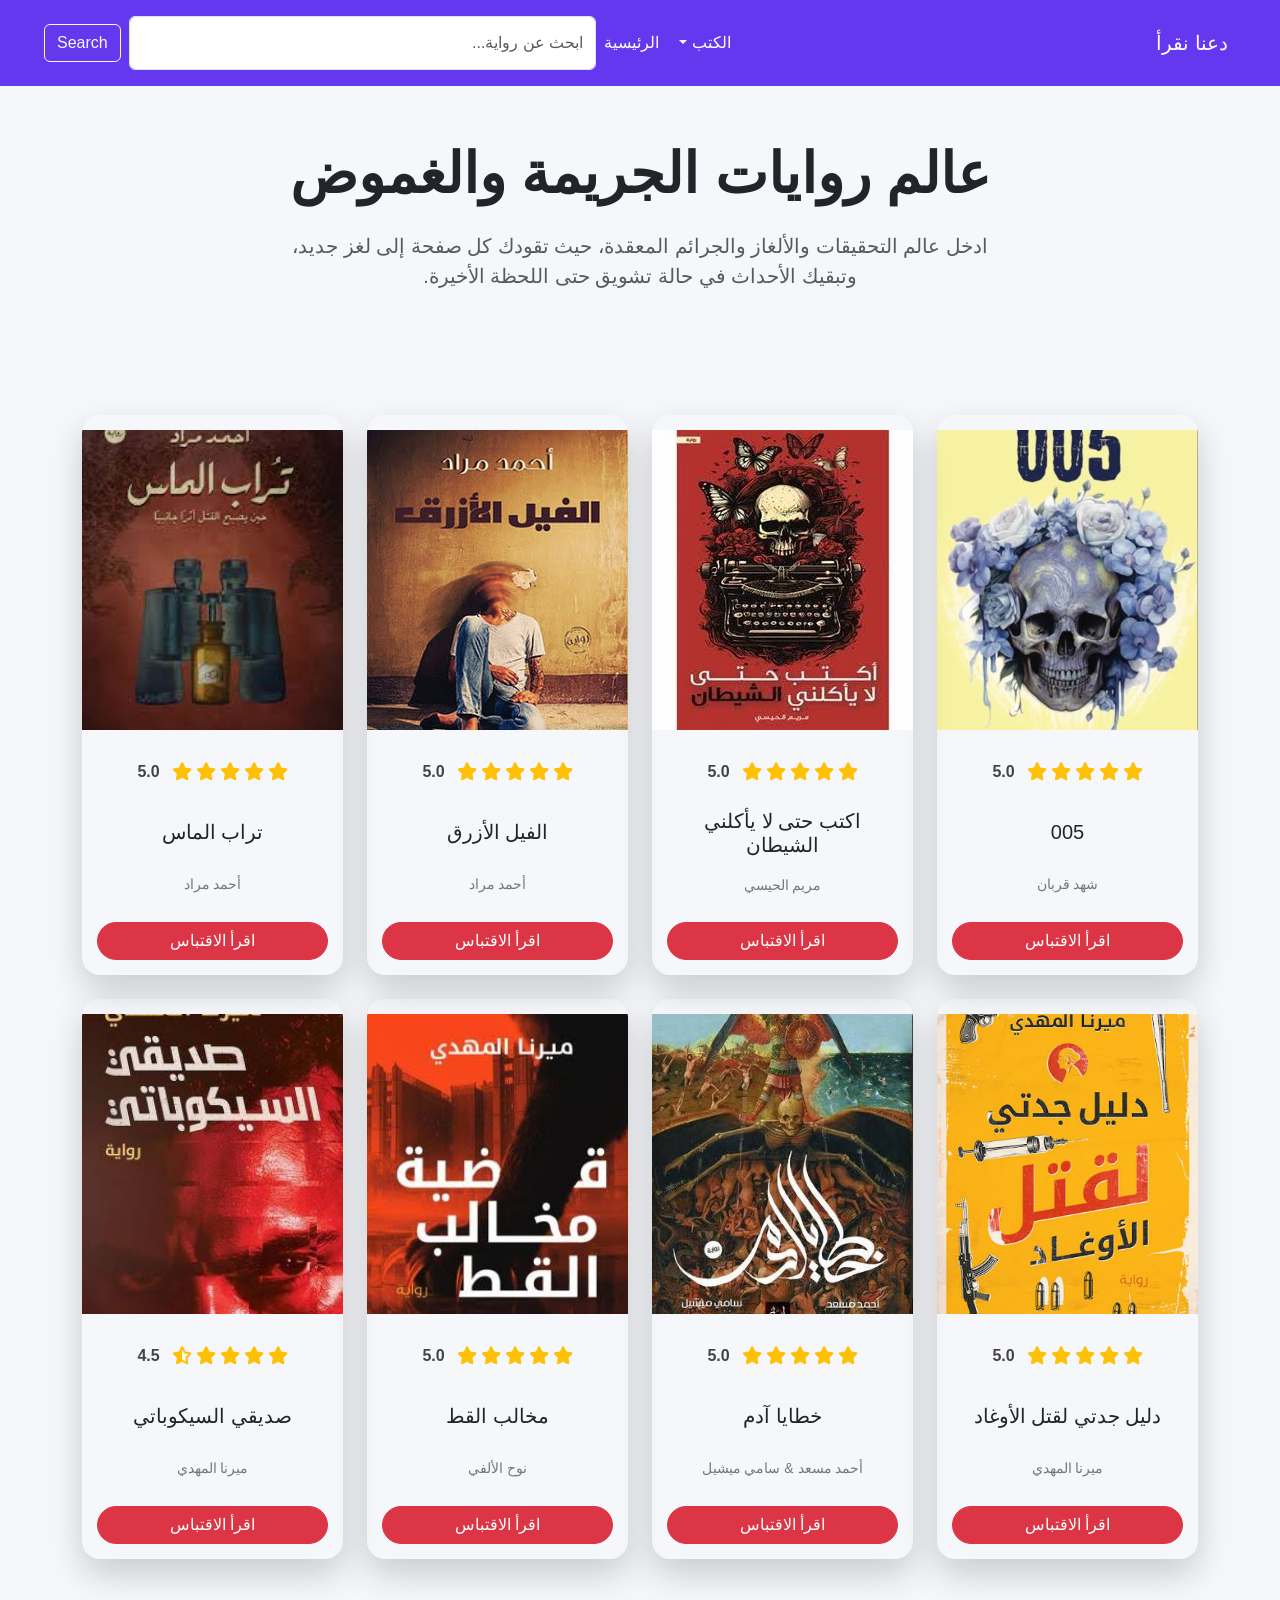
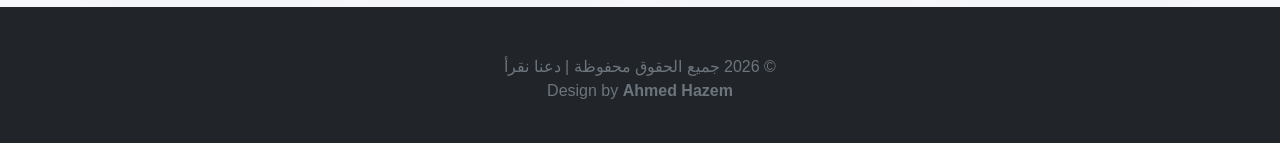
==== commit d7f7c1ec: "Update project" ====
--- a/crime.html
+++ b/crime.html
@@ -44,7 +44,7 @@
                   <a class="dropdown-item" href="romantic.html">الرومانسية</a>
                 </li>
                 <li>
-                  <a class="dropdown-item" href="Fantasy.html">الفانتازيا</a>
+                  <a class="dropdown-item" href="fantasy.html">الفانتازيا</a>
                 </li>
                 <li><a class="dropdown-item" href="drama.html">الدراما</a></li>
                 <li><a class="dropdown-item" href="crime.html">الجريمة</a></li>
--- a/css/style.css
+++ b/css/style.css
@@ -193,6 +193,10 @@
   transition: 0.8s;
   transform-style: preserve-3d;
 }
+.book-front {
+  display: flex;
+  flex-direction: column;
+}
 .book-front,
 .book-back {
   position: absolute;
@@ -203,20 +207,24 @@
   box-shadow: 0 15px 35px rgba(0, 0, 0, 0.18);
 }
 .book-front img {
-  width: 85%;
-  height: 320px;
-  object-fit: contain;
+  flex-shrink: 0;
+  width: 100%;
+  height: 300px;
+  object-fit: cover;
   display: block;
   margin: 15px auto;
 }
+
 .book-info {
+  flex: 1;
   height: 185px;
   display: flex;
   flex-direction: column;
   justify-content: space-between;
   align-items: center;
   text-align: center;
-  padding: 15px 20px;
+  height: 200;
+  padding: 15px;
 }
 .rating {
   display: flex;
@@ -234,20 +242,22 @@
   font-size: 16px;
 }
 .book-info h5 {
-  height: 50px;
+  min-height: 2.8rem;
   display: flex;
   align-items: center;
   justify-content: center;
+  text-align: center;
   margin: 0;
-  font-size: 1.15rem;
-  font-weight: 700;
 }
 .book-info small {
-  height: 24px;
+  height: 25px;
   display: flex;
   align-items: center;
   color: #777;
   margin: 0;
+}
+.book-info .flip-btn {
+  margin-top: auto;
 }
 .flip-btn {
   width: 100%;
@@ -312,21 +322,8 @@
   transform: translateY(-3px);
 }
 .highlight {
-  animation: flash 1s ease-in-out 3;
-
-  border-radius: 15px;
-}
-
-@keyframes flash {
-  0% {
-    box-shadow: 0 0 0px #dc3545;
-  }
-
-  50% {
-    box-shadow: 0 0 25px #dc3545;
-  }
-
-  100% {
-    box-shadow: 0 0 0px #dc3545;
-  }
-}
+  border: 3px solid #dc3545 !important;
+  transform: scale(1.05);
+  transition: all 0.4s ease-in-out;
+  box-shadow: 0 10px 20px rgba(220, 53, 69, 0.4);
+}
